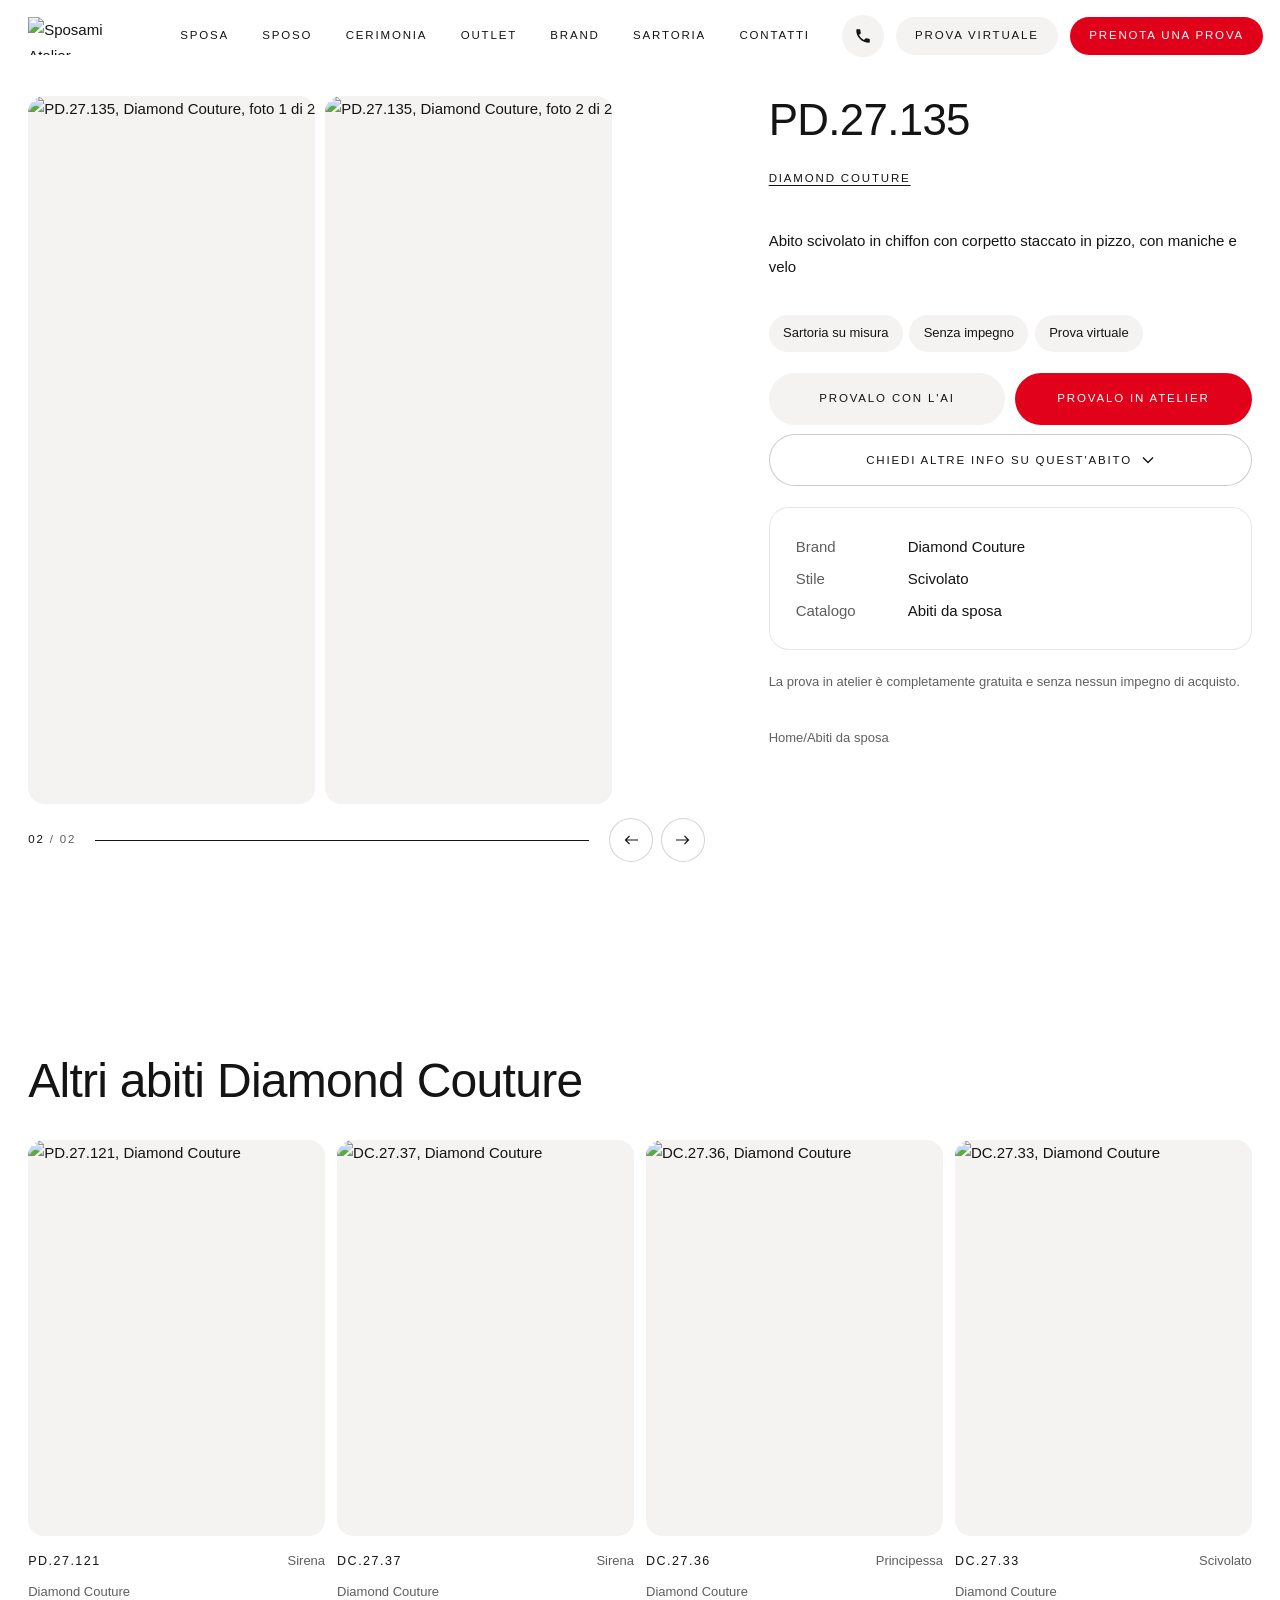
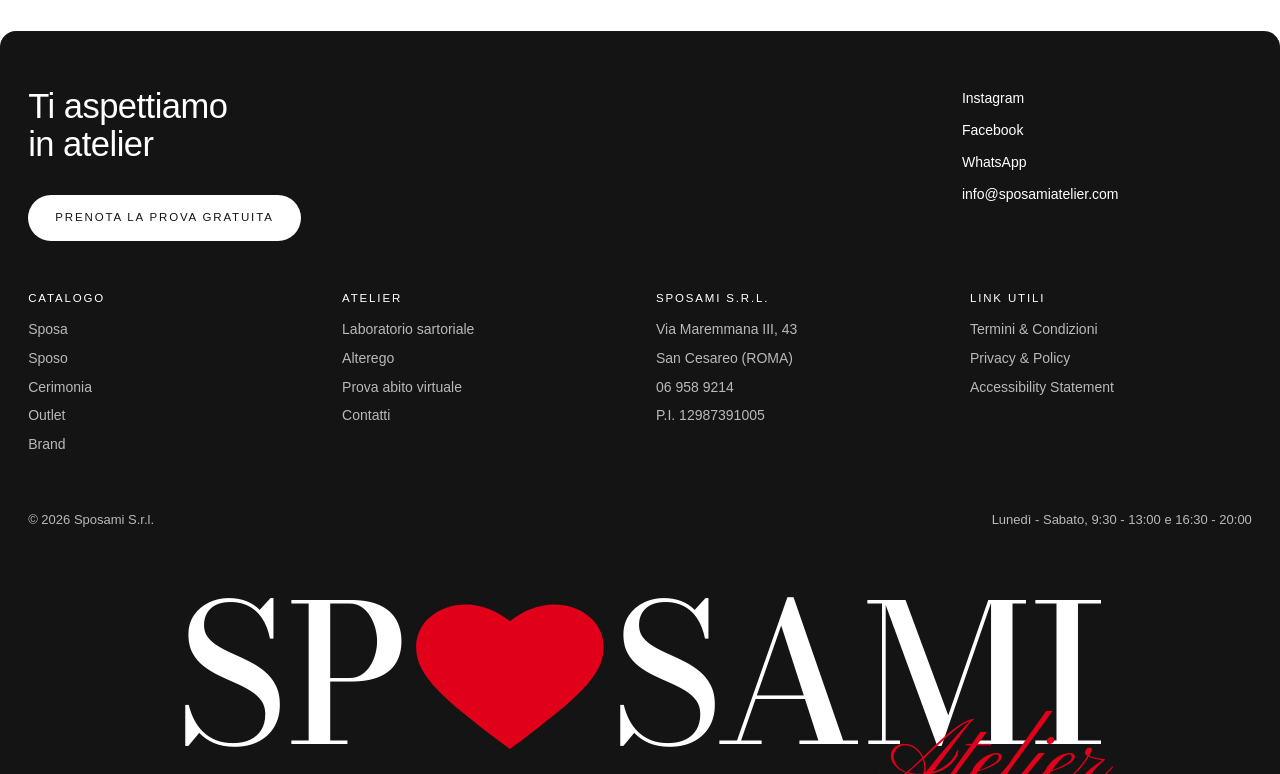
==== abito.html @ c8d5f7ab "Pagina Contatti rifatta: accessi rapidi, schede prenota/domanda, dove siamo Co-Authored-By: Claude O" ====
<!doctype html>
<html lang="it" class="no-js">
<head>
<meta charset="utf-8">
<meta name="viewport" content="width=device-width, initial-scale=1">
<title>Abito | Sposami Atelier</title>
<meta name="description" content="Scheda abito: dettagli, brand, stile e prova gratuita in atelier.">
<meta name="theme-color" content="#ffffff">
<script>document.documentElement.className='js';setTimeout(function(){if(!window.__siteReady)document.documentElement.classList.add('reduced')},3500);</script>
<link rel="icon" href="https://static.wixstatic.com/media/961404_025a4845ff3f4721a2caca2fb32ff699~mv2.png/v1/fill/w_64,h_64,al_c,q_85,enc_auto/icon.png">
<link rel="preconnect" href="https://api.fontshare.com">
<link rel="preconnect" href="https://cdn.fontshare.com" crossorigin>
<link rel="preconnect" href="https://static.wixstatic.com" crossorigin>
<link href="https://api.fontshare.com/v2/css?f[]=gambarino@400&display=swap" rel="stylesheet">
<link href="https://api.fontshare.com/v2/css?f[]=general-sans@300,400,500&display=swap" rel="stylesheet">
<link rel="preconnect" href="https://fonts.googleapis.com">
<link rel="preconnect" href="https://fonts.gstatic.com" crossorigin>
<link href="https://fonts.googleapis.com/css2?family=Bodoni+Moda:ital,opsz,wght@0,6..96,400..600;1,6..96,400&family=Pinyon+Script&display=swap" rel="stylesheet">
<link rel="stylesheet" href="css/style.css?v=2611261140">
</head>
<body data-page="dress">
<a class="skip" href="#main">Passa al contenuto</a>
<div class="curtain" aria-hidden="true"><span class="heart" aria-hidden="true"><svg viewBox="0 0 24 22" preserveAspectRatio="none"><path d="M12 21.5 10.3 20C4.4 14.7.5 11.2.5 6.9.5 3.4 3.2.8 6.6.8c1.9 0 3.8.9 5.4 2.4C13.6 1.7 15.5.8 17.4.8c3.4 0 6.1 2.6 6.1 6.1 0 4.3-3.9 7.8-9.8 13.1L12 21.5z"/></svg></span></div>
<header class="bar">
  <a class="bar__logo" href="index.html" aria-label="Sposami Atelier, home"><img src="https://static.wixstatic.com/media/961404_025a4845ff3f4721a2caca2fb32ff699~mv2.png/v1/crop/x_2,y_76,w_488,h_155/fill/w_252,h_80,q_90,enc_auto/sposami.png" alt="Sposami Atelier" width="120" height="38"></a>
  <nav class="bar__nav" aria-label="Principale"><a href="sposa.html">Sposa</a><a href="sposo.html">Sposo</a><a href="cerimonia.html">Cerimonia</a><a href="outlet.html">Outlet</a><a href="brand.html">Brand</a><a href="sartoria.html">Sartoria</a><a href="prenota.html">Contatti</a></nav>
  <div class="bar__right">
    <a class="bar__icon" href="tel:+39069589214" aria-label="Chiama 06 9589 214"><svg viewBox="0 0 24 24" aria-hidden="true"><path d="M6.6 10.8a15.1 15.1 0 0 0 6.6 6.6l2.2-2.2c.3-.3.7-.4 1-.2 1.1.4 2.3.6 3.6.6.6 0 1 .4 1 1V20c0 .6-.4 1-1 1A17 17 0 0 1 3 4c0-.6.4-1 1-1h3.5c.6 0 1 .4 1 1 0 1.3.2 2.5.6 3.6.1.3 0 .7-.2 1l-2.3 2.2z" fill="currentColor"/></svg></a>
    <a class="btn btn--soft btn--sm bar__try" href="prova-virtuale.html">Prova virtuale</a>
    <a class="btn btn--accent btn--sm" href="prenota.html">Prenota una prova</a>
    <button class="bar__menu" type="button" aria-expanded="false" aria-controls="sheet" aria-label="Apri il menu"><i></i><i></i><i></i></button>
  </div>
</header>
<div class="sheet" id="sheet" hidden>
  <nav class="sheet__links" aria-label="Menu"><a href="sposa.html">Sposa</a><a href="sposo.html">Sposo</a><a href="cerimonia.html">Cerimonia</a><a href="outlet.html">Outlet</a><a href="brand.html">Brand</a><a href="sartoria.html">Sartoria</a><a href="prenota.html">Contatti</a><a href="alterego.html">Alterego</a><a href="prova-virtuale.html">Prova virtuale</a></nav>
  <div class="sheet__foot">
    <a href="tel:+39069589214">06 9589 214</a>
    <a href="https://wa.me/393248790033">WhatsApp 324 879 0033</a>
    <span class="muted">Via Maremmana III, 43, San Cesareo</span>
    <a class="btn btn--accent" href="prenota.html">Prenota una prova gratuita</a>
  </div>
</div>
<main id="main">
<section class="pdp" aria-labelledby="name">
  <div class="pdp__gallery" id="gallery"></div>
  <div class="pdp__info">
    <h1 id="name"></h1>
    <p id="brand"></p>
    <p class="measure" id="desc"></p>
    <ul class="tags"><li>Sartoria su misura</li><li>Senza impegno</li><li>Prova virtuale</li></ul>
    <div class="pdp__cta">
      <div class="pdp__pair">
        <a class="btn btn--soft" id="try" href="prova-virtuale.html">Provalo con l'AI</a>
        <a class="btn btn--accent" id="book" href="prenota.html">Provalo in atelier</a>
      </div>
      <div class="ask">
        <button class="btn btn--line ask__btn" type="button" aria-expanded="false" aria-controls="ask-menu">Chiedi altre info su quest'abito<svg class="ask__chev" viewBox="0 0 12 8" aria-hidden="true"><path d="M1 1.5 6 6.5l5-5" fill="none" stroke="currentColor" stroke-width="1.4"/></svg></button>
        <div class="ask__menu" id="ask-menu" hidden>
          <a class="ask__opt" id="ask-wa" href="https://wa.me/393248790033" target="_blank" rel="noopener"><svg viewBox="0 0 24 24" aria-hidden="true"><path fill="currentColor" d="M12 2a10 10 0 0 0-8.6 15.1L2 22l5-1.3A10 10 0 1 0 12 2zm0 18.2c-1.6 0-3.1-.4-4.4-1.2l-.3-.2-3 .8.8-2.9-.2-.3A8.2 8.2 0 1 1 12 20.2zm4.5-6.1c-.2-.1-1.5-.7-1.7-.8-.2-.1-.4-.1-.6.1l-.8 1c-.1.2-.3.2-.5.1a6.7 6.7 0 0 1-3.3-2.9c-.3-.4.2-.4.7-1.4.1-.2 0-.3 0-.4l-.8-1.8c-.2-.5-.4-.4-.6-.4h-.5a1 1 0 0 0-.7.3 3 3 0 0 0-.9 2.2 5.2 5.2 0 0 0 1.1 2.7 11.8 11.8 0 0 0 4.5 4c1.7.7 2.3.8 3.2.6a2.7 2.7 0 0 0 1.8-1.3 2.2 2.2 0 0 0 .2-1.3c-.1-.1-.3-.2-.5-.3z"/></svg>WhatsApp</a>
          <a class="ask__opt" id="ask-mail" href="mailto:info@sposamiatelier.com"><svg viewBox="0 0 24 24" aria-hidden="true"><rect x="3" y="5" width="18" height="14" rx="2" fill="none" stroke="currentColor" stroke-width="1.5"/><path d="m3.5 6.5 8.5 6.5 8.5-6.5" fill="none" stroke="currentColor" stroke-width="1.5"/></svg>Email</a>
        </div>
      </div>
    </div>
    <dl class="pdp__facts" id="facts"></dl>
    <p class="small muted">La prova in atelier è completamente gratuita e senza nessun impegno di acquisto.</p>
    <p class="small muted" id="crumb"></p>
  </div>
</section>
<section class="section" aria-labelledby="related-title">
  <h2 class="frame head" id="related-title" style="font-size:clamp(2rem,1.4rem + 2vw,3rem)"></h2>
  <div class="grid" id="related"></div>
</section>
</main>
<footer class="foot">
  <div class="foot__top">
    <div class="foot__invite">
      <h2>Ti aspettiamo in atelier</h2>
      <a class="btn btn--light" href="prenota.html">Prenota la prova gratuita <svg class="arr" viewBox="0 0 14 10" aria-hidden="true"><path d="M0 5h12M8.5 1 12.5 5 8.5 9" fill="none" stroke="currentColor" stroke-width="1.4"/></svg></a>
    </div>
    <ul class="foot__links">
      <li><a href="https://www.instagram.com/sposamiatelier" target="_blank" rel="noopener">Instagram</a></li>
      <li><a href="https://www.facebook.com/p/Sposami-Atelier-100063684816594/?locale=it_IT" target="_blank" rel="noopener">Facebook</a></li>
      <li><a href="https://wa.me/393248790033">WhatsApp</a></li>
      <li><a href="mailto:info@sposamiatelier.com">info@sposamiatelier.com</a></li>
    </ul>
  </div>
  <div class="foot__info">
    <div><h3>Catalogo</h3><ul><li><a href="sposa.html">Sposa</a></li><li><a href="sposo.html">Sposo</a></li><li><a href="cerimonia.html">Cerimonia</a></li><li><a href="outlet.html">Outlet</a></li><li><a href="brand.html">Brand</a></li></ul></div>
    <div><h3>Atelier</h3><ul><li><a href="sartoria.html">Laboratorio sartoriale</a></li><li><a href="alterego.html">Alterego</a></li><li><a href="prova-virtuale.html">Prova abito virtuale</a></li><li><a href="prenota.html">Contatti</a></li></ul></div>
    <div><h3>Sposami S.r.l.</h3><ul><li>Via Maremmana III, 43</li><li>San Cesareo (ROMA)</li><li><a href="tel:+39069589214">06 958 9214</a></li><li>P.I. 12987391005</li></ul></div>
    <div><h3>Link utili</h3><ul><li><a href="https://www.sposamiatelier-roma.com/terms-and-conditions">Termini &amp; Condizioni</a></li><li><a href="https://www.sposamiatelier-roma.com/privacy-policy">Privacy &amp; Policy</a></li><li><a href="https://www.sposamiatelier-roma.com/accessibilita">Accessibility Statement</a></li></ul></div>
  </div>
  <div class="foot__legal"><span>© 2026 Sposami S.r.l.</span><span>Lunedì - Sabato, 9:30 - 13:00 e 16:30 - 20:00</span></div>
  <p class="foot__name" aria-hidden="true"><span class="lm"><span class="lm__word">SP<span class="heart" aria-hidden="true"><svg viewBox="0 0 24 22" preserveAspectRatio="none"><path d="M12 21.5 10.3 20C4.4 14.7.5 11.2.5 6.9.5 3.4 3.2.8 6.6.8c1.9 0 3.8.9 5.4 2.4C13.6 1.7 15.5.8 17.4.8c3.4 0 6.1 2.6 6.1 6.1 0 4.3-3.9 7.8-9.8 13.1L12 21.5z"/></svg></span>SAMI</span><span class="lm__script">Atelier</span></span></p>
</footer>
<a class="wa" href="https://wa.me/393248790033" aria-label="Scrivici su WhatsApp"><svg viewBox="0 0 32 32" width="22" height="22" aria-hidden="true"><path fill="currentColor" d="M16 3a13 13 0 0 0-11.2 19.6L3 29l6.6-1.7A13 13 0 1 0 16 3zm0 23.6c-2 0-3.9-.5-5.6-1.5l-.4-.2-3.9 1 1-3.8-.3-.4A10.6 10.6 0 1 1 16 26.6zm5.8-7.9c-.3-.2-1.9-.9-2.2-1s-.5-.2-.7.2-.8 1-1 1.2-.4.2-.7 0a8.7 8.7 0 0 1-4.3-3.8c-.3-.6.3-.5.9-1.7.1-.2 0-.4 0-.5l-1-2.4c-.3-.6-.5-.5-.7-.5h-.6a1.2 1.2 0 0 0-.9.4 3.6 3.6 0 0 0-1.1 2.7 6.3 6.3 0 0 0 1.3 3.3c.2.2 2.3 3.5 5.5 4.9 2 .9 2.8.9 3.8.8.6-.1 1.9-.8 2.2-1.5s.3-1.4.2-1.5-.3-.2-.6-.4z"/></svg></a>
<script src="https://cdn.jsdelivr.net/npm/gsap@3.13.0/dist/gsap.min.js" defer></script>
<script src="https://cdn.jsdelivr.net/npm/gsap@3.13.0/dist/ScrollTrigger.min.js" defer></script>
<script src="https://cdn.jsdelivr.net/npm/lenis@1.1.18/dist/lenis.min.js" defer></script>
<script src="js/catalog.js?v=2611261140" defer></script>
<script type="module" src="js/main.js?v=2611261140"></script>
</body>
</html>
---- css/style.css ----
/* =========================================================
   Sposami Atelier
   Direzione: il nome come monumento. Il cuore del logo è l'unico colore.
   Bianco, nero, rosso del logo. Gambarino + General Sans.
   ========================================================= */

:root {
  --bg: #FFFFFF;
  --surface: #F4F3F1;
  --surface-2: #EAE8E4;
  --ink: #141414;
  --muted: #5E5E5E;
  --inverse: #141414;
  --on-inverse: #FFFFFF;
  --on-inverse-muted: #B9B9B9;
  --accent: #E1001A;

  --f-display: "Bodoni Moda", "Didot", Georgia, serif;
  --f-text: "General Sans", "Helvetica Neue", Arial, sans-serif;

  --step-small: 15px;
  --step-body: clamp(1.0625rem, 1rem + 0.25vw, 1.1875rem);
  --step-lead: clamp(1.25rem, 1.1rem + 0.7vw, 1.625rem);
  --step-head: clamp(2.125rem, 1.4rem + 2.2vw, 3.5rem);
  --step-mono: clamp(3.75rem, 11vw, 12.5rem);

  --m: clamp(20px, 2.2vw, 32px);
  --gap: clamp(120px, 13vw, 200px);
  --bar: 72px;
  --r: 22px;
  --r-s: 14px;

  --ease: cubic-bezier(.22, 1, .36, 1);
  --ease-io: cubic-bezier(.76, 0, .24, 1);
}

*, *::before, *::after { box-sizing: border-box; }
html { -webkit-text-size-adjust: 100%; }
html.lenis, html.lenis body { height: auto; }
.lenis.lenis-smooth { scroll-behavior: auto !important; }
.lenis.lenis-stopped { overflow: hidden; }
body {
  margin: 0; background: var(--bg); color: var(--ink);
  font-family: var(--f-text); font-size: var(--step-body); line-height: 1.5;
  -webkit-font-smoothing: antialiased; overflow-x: clip;
}
img, video { display: block; max-width: 100%; height: auto; }
a { color: inherit; text-decoration: none; }
h1, h2, h3, h4 { margin: 0; font-weight: 400; }
p { margin: 0 0 1em; }
p:last-child { margin-bottom: 0; }
ul, ol, dl, dd { margin: 0; padding: 0; list-style: none; }
figure, blockquote { margin: 0; }
button, input, select, textarea { font: inherit; color: inherit; }
::selection { background: var(--ink); color: var(--bg); }
:focus-visible { outline: 2px solid var(--accent); outline-offset: 3px; border-radius: 4px; }
.sr { position: absolute; width: 1px; height: 1px; overflow: hidden; clip: rect(0 0 0 0); white-space: nowrap; }
.skip { position: fixed; left: var(--m); top: -5rem; z-index: 300; background: var(--ink); color: var(--bg); padding: .7rem 1.1rem; border-radius: 999px; }
.skip:focus { top: .75rem; }

/* ---------- Tipografia ---------- */
.display { font-family: var(--f-display); font-weight: 400; letter-spacing: -0.02em; line-height: .92; }
.head { font-family: var(--f-display); font-size: var(--step-head); letter-spacing: -0.02em; line-height: .95; text-wrap: balance; }
.lead { font-size: var(--step-lead); line-height: 1.35; letter-spacing: -0.01em; max-width: 34ch; }
.small { font-size: var(--step-small); }
.muted { color: var(--muted); }
.measure { max-width: 60ch; }

/* ---------- Cuore (dal logo) ---------- */
.heart { display: inline-block; width: .62em; height: .56em; vertical-align: baseline; color: var(--accent); margin: 0 .04em; }
.hero__name .heart, .foot__name .heart { width: .5em; height: .45em; vertical-align: .06em; margin: 0 .06em; }
.heart svg { width: 100%; height: 100%; display: block; fill: currentColor; }

/* ---------- Pulsanti ---------- */
.btn {
  display: inline-flex; align-items: center; justify-content: center; gap: .65rem;
  min-height: 52px; padding: 0 1.6rem; border-radius: 999px; border: 0;
  background: var(--ink); color: var(--bg); font-size: var(--step-small); font-weight: 500; letter-spacing: .005em;
  cursor: pointer; white-space: nowrap;
  transition: transform .5s var(--ease), background-color .3s;
}
.btn:hover { transform: translateY(-2px); }
.btn:active { transform: translateY(0) scale(.98); }
.btn--accent { background: var(--accent); color: #fff; }
.btn--accent:hover { background: #C40017; }
.btn--soft { background: var(--surface); color: var(--ink); }
.btn--soft:hover { background: var(--surface-2); }
.btn--light { background: var(--on-inverse); color: var(--inverse); }
.btn .arr { width: 14px; height: 10px; transition: transform .5s var(--ease); }
.btn:hover .arr { transform: translateX(4px); }
.btn--sm { min-height: 42px; padding: 0 1.2rem; }

.link { display: inline-flex; align-items: center; gap: .5rem; font-weight: 500; padding: .25rem 0; text-decoration: underline; text-decoration-thickness: 1px; text-underline-offset: .3em; text-decoration-color: currentColor; transition: text-decoration-color .4s, text-underline-offset .4s var(--ease); }
.link:hover { text-decoration-color: transparent; text-underline-offset: .5em; }
.link .arr { width: 14px; height: 10px; transition: transform .5s var(--ease); }
.link:hover .arr { transform: translateX(4px); }

/* ---------- Barra di navigazione (sempre visibile) ---------- */
.bar {
  position: fixed; inset: 0 0 auto; z-index: 100; height: var(--bar);
  display: flex; align-items: center; justify-content: space-between; gap: 2rem;
  padding: 0 var(--m); background: var(--bg);
  transition: transform .6s var(--ease);
}
.bar__logo img { height: 38px; width: auto; }
.bar__nav { display: flex; gap: clamp(1.2rem, 2.4vw, 2.4rem); font-size: 15px; }
.bar__nav a { position: relative; padding: .4rem 0; }
.bar__nav a::after { content: ""; position: absolute; left: 0; right: 0; bottom: 0; height: 1.5px; background: var(--accent); transform: scaleX(0); transform-origin: right; transition: transform .5s var(--ease); }
.bar__nav a:hover::after, .bar__nav a[aria-current="page"]::after { transform: scaleX(1); transform-origin: left; }
.bar__right { display: flex; align-items: center; gap: .75rem; }
.bar__menu { display: none; min-height: 44px; padding: 0 1.1rem; border-radius: 999px; border: 0; background: var(--surface); font-size: 15px; font-weight: 500; cursor: pointer; }
@media (max-width: 1020px) {
  .bar__nav { display: none; }
  .bar__menu { display: inline-flex; align-items: center; }
}
@media (max-width: 520px) { .bar__right .btn { display: none; } }

.sheet[hidden] { display: none; }
.sheet {
  position: fixed; inset: 0; z-index: 99; background: var(--bg);
  padding: calc(var(--bar) + 2rem) var(--m) 2rem; display: flex; flex-direction: column; justify-content: space-between;
  visibility: hidden; opacity: 0;
}
.sheet__links a { display: block; font-family: var(--f-display); font-size: clamp(2.6rem, 11vw, 4.5rem); line-height: 1.08; letter-spacing: -0.02em; }
.sheet__foot { display: grid; gap: .3rem; font-size: 15px; }
.sheet__foot .btn { margin-top: 1rem; width: 100%; }

/* Transizione di pagina */
.curtain { position: fixed; inset: 0; z-index: 500; background: var(--bg); display: grid; place-items: center; pointer-events: none; animation: curtainSafety 0s 4s forwards; }
.curtain .heart { font-size: 72px; }
@keyframes curtainSafety { to { visibility: hidden; } }
.reduced .curtain { display: none; }

main { display: block; }
.frame { padding-left: var(--m); padding-right: var(--m); }
.section { padding-top: var(--gap); }

/* =========================================================
   HOME — il nome sotto la foto
   ========================================================= */
.hero { height: 100lvh; min-height: 640px; display: flex; flex-direction: column; padding: var(--bar) var(--m) 0; }
.hero__photo { position: relative; flex: 0 0 56%; border-radius: var(--r); overflow: hidden; background: var(--surface); }
.hero__photo img { position: absolute; inset: 0; width: 100%; height: 100%; object-fit: cover; object-position: 42% 38%; transform-origin: 50% 40%; }
.hero__strip { display: flex; justify-content: space-between; align-items: center; gap: 1.5rem; padding: 18px 0 24px; }
.hero__strip p { max-width: 46ch; font-size: var(--step-lead); line-height: 1.3; }
.hero__name {
  margin: auto 0 0; padding-bottom: .32em;
  font-size: var(--step-mono); line-height: 1;
  white-space: nowrap; text-align: center; transform-origin: 50% 0%;
}
@media (max-width: 760px) {
  .hero { min-height: 0; }
  .hero__photo { flex-basis: 52%; }
  .hero__strip { flex-direction: column; align-items: flex-start; gap: 1rem; }
  .hero__strip p { font-size: 18px; }
  .hero__name { font-size: 17vw; margin-top: 24px; }
}

/* Collezione: fascia di pannelli diseguali */
.band__head { padding-left: var(--m); margin-bottom: 40px; display: flex; justify-content: space-between; align-items: end; gap: 2rem; padding-right: var(--m); }
.band { display: flex; gap: 8px; height: 68svh; min-height: 440px; padding: 0 var(--m); }
.band a { position: relative; flex: 2 1 0; min-width: 0; border-radius: var(--r); overflow: hidden; transition: flex-grow .6s var(--ease); }
.band a:nth-child(1) { flex-grow: 5; }
.band a:nth-child(3) { flex-grow: 3; }
.band a:hover, .band a:focus-visible { flex-grow: 6; }
.band img { position: absolute; inset: 0; width: 100%; height: 100%; object-fit: cover; transition: transform 1.2s var(--ease); }
.band a:hover img { transform: scale(1.04); }
.band__label { position: absolute; left: 0; right: 0; bottom: 0; padding: 3rem 1.2rem 1.1rem; color: #fff; background: linear-gradient(to top, rgba(0,0,0,.45), rgba(0,0,0,0)); } /* taste-skill-ignore: scrim neutro sotto testo su foto */
.band__label b { display: block; font-family: var(--f-display); font-weight: 400; font-size: var(--step-lead); line-height: 1; letter-spacing: -0.01em; }
.band__label span { font-size: var(--step-small); opacity: .9; }
.band__foot { display: flex; justify-content: space-between; gap: 1rem; flex-wrap: wrap; padding: 20px var(--m) 0; }
@media (max-width: 760px) {
  .band__head { padding-left: var(--m); }
  .band { flex-wrap: wrap; height: 84svh; gap: 6px; align-content: stretch; }
  .band a { flex: 0 0 calc(36% - 3px); height: calc(50% - 3px); }
  .band a:nth-child(1), .band a:nth-child(4) { flex-basis: calc(64% - 3px); flex-grow: 0; }
  .band a:nth-child(3) { flex-grow: 0; }
  .band a:hover, .band a:focus-visible { flex-grow: 0; }
  .band__label b { font-size: 22px; }
}

/* Footer: invito sopra il nome tagliato */
.foot { background: var(--inverse); color: var(--on-inverse); margin-top: var(--m); border-radius: var(--r) var(--r) 0 0; display: flex; flex-direction: column; overflow: hidden; padding: calc(var(--m) * 2) var(--m) 0; }
.foot__top { display: grid; grid-template-columns: 7fr 2fr 3fr; gap: 2rem; }
.foot__invite h2 { font-family: var(--f-display); font-size: var(--step-head); line-height: .95; letter-spacing: -0.02em; max-width: 12ch; margin-bottom: 2rem; }
.foot__links { grid-column: 3; display: grid; gap: .5rem; align-content: start; font-size: 16px; }
.foot__links a:hover { color: var(--on-inverse-muted); }
.foot__info { margin-top: 3rem; display: grid; grid-template-columns: repeat(4, minmax(0, 1fr)); gap: 2rem; font-size: 16px; color: var(--on-inverse-muted); }
.foot__info h3 { font-size: 15px; font-weight: 500; color: var(--on-inverse); margin-bottom: .6rem; }
.foot__info li { margin-bottom: .3rem; }
.foot__info a:hover { color: var(--on-inverse); }
.foot__legal { margin-top: auto; padding-top: 3rem; display: flex; justify-content: space-between; gap: 1rem; flex-wrap: wrap; font-size: var(--step-small); color: var(--on-inverse-muted); }
.foot__name { font-size: 15vw; line-height: 1; white-space: nowrap; text-align: center; margin: 3rem 0 -0.12em; transform-origin: 50% 100%; }
@media (max-width: 860px) {
  .foot__top { grid-template-columns: 1fr; }
  .foot__links { grid-column: 1; display: flex; flex-wrap: wrap; gap: .6rem 1.4rem; }
  .foot__info { grid-template-columns: 1fr 1fr; }
  .foot__name { font-size: 19vw; }
}

/* =========================================================
   PAGINE INTERNE
   ========================================================= */
.phead { padding: calc(var(--bar) + clamp(2.5rem, 6vw, 5.5rem)) var(--m) 0; }
.phead__grid { display: grid; grid-template-columns: 7fr 5fr; gap: 2rem 4rem; align-items: end; }
.phead h1 { font-family: var(--f-display); font-size: clamp(2.5rem, 1.5rem + 3.2vw, 4.75rem); line-height: .9; letter-spacing: -0.025em; max-width: 13ch; text-wrap: balance; }
.phead__side { display: grid; gap: 1.4rem; justify-items: start; }
.phead__cta { display: flex; flex-wrap: wrap; gap: .6rem; }
.phead__crumb { font-size: var(--step-small); color: var(--muted); margin-bottom: 1.6rem; display: flex; gap: .5rem; }
.phead__crumb a:hover { color: var(--ink); }
.phead__pic { margin: clamp(3rem, 6vw, 5rem) var(--m) 0; height: clamp(320px, 64svh, 760px); border-radius: var(--r); overflow: hidden; position: relative; background: var(--surface); }
.phead__pic img { position: absolute; inset: -8% 0; width: 100%; height: 116%; object-fit: cover; }
@media (max-width: 860px) { .phead__grid { grid-template-columns: 1fr; } }

/* Catalogo */
.filters { position: sticky; top: var(--bar); z-index: 20; background: var(--bg); display: flex; justify-content: space-between; align-items: center; gap: 1rem; padding: 12px var(--m); flex-wrap: wrap; }
.chips { display: flex; gap: .4rem; flex-wrap: wrap; align-items: center; }
.chip { min-height: 40px; padding: 0 1rem; border-radius: 999px; border: 0; background: var(--surface); font-size: var(--step-small); cursor: pointer; transition: background-color .3s, color .3s, transform .4s var(--ease); }
.chip:hover { background: var(--surface-2); }
.chip:active { transform: scale(.96); }
.chip[aria-pressed="true"] { background: var(--ink); color: var(--bg); }
.chip .n { opacity: .6; margin-left: .25rem; font-variant-numeric: tabular-nums; }
.select { position: relative; display: inline-flex; }
.select select { appearance: none; min-height: 40px; padding: 0 2.4rem 0 1rem; border-radius: 999px; border: 0; background: var(--surface); font-size: var(--step-small); cursor: pointer; }
.select::after { content: ""; position: absolute; right: 1rem; top: 50%; width: 6px; height: 6px; border-right: 1.5px solid; border-bottom: 1.5px solid; transform: translateY(-70%) rotate(45deg); pointer-events: none; }
.filters__count { font-size: var(--step-small); color: var(--muted); font-variant-numeric: tabular-nums; }
@media (max-width: 760px) {
  .filters { flex-wrap: nowrap; overflow-x: auto; scrollbar-width: none; }
  .filters::-webkit-scrollbar { display: none; }
  .filters .chips { flex-wrap: nowrap; }
  .chip, .select select { white-space: nowrap; }
}
.grid { display: grid; grid-template-columns: repeat(4, minmax(0, 1fr)); gap: 3rem 12px; padding: 2rem var(--m) 0; }
@media (max-width: 1100px) { .grid { grid-template-columns: repeat(3, minmax(0, 1fr)); } }
@media (max-width: 700px) { .grid { grid-template-columns: repeat(2, minmax(0, 1fr)); gap: 2rem 8px; } }
.card { display: block; }
.card__pic { position: relative; aspect-ratio: 3 / 4; border-radius: var(--r); overflow: hidden; background: var(--surface); }
.card__pic img { position: absolute; inset: 0; width: 100%; height: 100%; object-fit: cover; transition: opacity .7s var(--ease), transform 1.4s var(--ease); }
.card__pic img + img { opacity: 0; }
.card:hover .card__pic img:first-child { transform: scale(1.05); }
.card:hover .card__pic img + img { opacity: 1; transform: scale(1.02); }
.card__meta { display: flex; justify-content: space-between; gap: .75rem; margin-top: .9rem; align-items: baseline; }
.card__name { font-family: var(--f-display); font-size: 24px; line-height: 1.05; letter-spacing: -0.01em; }
.card__sub { font-size: var(--step-small); color: var(--muted); margin-top: .2rem; }
.card__style { font-size: var(--step-small); color: var(--muted); white-space: nowrap; }
.more { display: flex; flex-direction: column; align-items: center; gap: 1rem; padding-top: 4rem; }
.more p { font-size: var(--step-small); color: var(--muted); }
.empty { padding: 4rem var(--m); text-align: center; font-family: var(--f-display); font-size: 32px; }

/* Due colonne testo + immagine */
.split { display: grid; grid-template-columns: 1fr 1fr; gap: clamp(2rem, 5vw, 6rem); align-items: center; padding: 0 var(--m); }
.split--top { align-items: start; }
.split__pic { aspect-ratio: 4 / 5; border-radius: var(--r); overflow: hidden; position: relative; background: var(--surface); }
.split__pic img { position: absolute; inset: -8% 0; width: 100%; height: 116%; object-fit: cover; }
.split__copy { display: grid; gap: 1.4rem; justify-items: start; max-width: 36rem; }
.split--rev .split__pic { order: 2; }
@media (max-width: 860px) { .split { grid-template-columns: 1fr; } .split--rev .split__pic { order: 0; } }

/* Righe di testo (servizi, motivi) */
.points { display: grid; grid-template-columns: repeat(2, minmax(0, 1fr)); gap: 12px; padding: 0 var(--m); }
.points > div { background: var(--surface); border-radius: var(--r); padding: clamp(1.5rem, 3vw, 2.5rem); min-height: 15rem; display: flex; flex-direction: column; justify-content: space-between; gap: 2rem; transition: background-color .4s, transform .6s var(--ease); }
.points > div:hover { background: var(--surface-2); transform: translateY(-4px); }
.points h3 { font-family: var(--f-display); font-size: clamp(1.5rem, 1.2rem + .8vw, 2rem); line-height: 1; letter-spacing: -0.01em; }
.points p { font-size: 16px; }
.points .sub { color: var(--muted); }
.points--three { grid-template-columns: repeat(3, minmax(0, 1fr)); }
.points--dark > div { background: var(--inverse); color: var(--on-inverse); }
.points--dark > div:hover { background: #262626; }
@media (max-width: 860px) { .points, .points--three { grid-template-columns: 1fr; } }

.statement { padding: 0 var(--m); display: grid; grid-template-columns: 5fr 7fr; gap: 2rem 4rem; align-items: start; }
.statement p.big { font-family: var(--f-display); font-size: clamp(1.5rem, 1.1rem + 1.2vw, 2rem); line-height: 1.15; letter-spacing: -0.01em; max-width: 24ch; }
@media (max-width: 860px) { .statement { grid-template-columns: 1fr; } }

/* Scheda abito */
.pdp { padding: calc(var(--bar) + 1.5rem) var(--m) 0; display: grid; grid-template-columns: 7fr 5fr; gap: clamp(2rem, 5vw, 5rem); align-items: start; }
.pdp__info { position: sticky; top: calc(var(--bar) + 1.5rem); display: grid; gap: 1.3rem; justify-items: start; padding-bottom: 2rem; }
.pdp__info h1 { font-family: var(--f-display); font-size: clamp(2.5rem, 1.6rem + 2.6vw, 4rem); line-height: .92; letter-spacing: -0.02em; }
.pdp__facts { display: grid; grid-template-columns: 6rem 1fr; gap: .4rem 1rem; font-size: 15px; background: var(--surface); border-radius: var(--r-s); padding: 1.1rem 1.3rem; width: 100%; }
.pdp__facts dt { color: var(--muted); }
.pdp__cta { display: grid; gap: .5rem; width: 100%; max-width: 26rem; }
.tags { display: flex; flex-wrap: wrap; gap: .4rem; }
.tags li { font-size: var(--step-small); padding: .45rem .9rem; border-radius: 999px; background: var(--surface); }
@media (max-width: 900px) { .pdp { grid-template-columns: 1fr; } .pdp__info { position: static; } }

/* Indice brand */
.brandrows { padding: 0 var(--m); display: grid; gap: 6px; }
.brandrows a { display: flex; justify-content: space-between; align-items: flex-end; gap: 1rem; padding: 1.2rem 1.4rem; border-radius: var(--r); background: var(--surface); transition: background-color .3s, padding .6s var(--ease); }
.brandrows a:hover { background: var(--surface-2); padding-left: 2.2rem; }
.brandrows .nm { font-family: var(--f-display); font-size: clamp(1.625rem, 1.2rem + 1.2vw, 2.5rem); line-height: 1; letter-spacing: -0.02em; }
.brandrows .ct { font-size: var(--step-small); color: var(--muted); font-variant-numeric: tabular-nums; padding-bottom: .4rem; }
.brandcols { display: grid; grid-template-columns: 2fr 1fr; gap: 2rem; padding: 0 var(--m); }
.brandcols h2 { font-size: var(--step-small); font-weight: 500; margin: 0 0 1rem 1.4rem; color: var(--muted); }
.brandcols .brandrows { padding: 0; }
.brandcols__pair { display: grid; grid-template-columns: 1fr 1fr; gap: 6px; }
@media (max-width: 860px) { .brandcols, .brandcols__pair { grid-template-columns: 1fr; } }
.peek { position: fixed; left: 0; top: 0; z-index: 60; width: 17rem; aspect-ratio: 3 / 4; border-radius: var(--r); overflow: hidden; pointer-events: none; opacity: 0; visibility: hidden; }
.peek img { position: absolute; inset: 0; width: 100%; height: 100%; object-fit: cover; }
@media (hover: none), (max-width: 860px) { .peek { display: none; } }

/* Moduli */
.form { display: grid; gap: 1rem; }
.field { display: grid; gap: .4rem; border: 0; margin: 0; padding: 0; min-width: 0; }
.field label, .field legend { font-size: var(--step-small); color: var(--muted); padding: 0; }
.req { color: var(--accent); }
.form input:not([type="radio"]):not([type="checkbox"]):not([type="file"]), .form textarea {
  width: 100%; min-height: 54px; padding: .9rem 1.1rem; border: 1.5px solid transparent; border-radius: var(--r-s);
  background: var(--surface); font-size: 16px; transition: border-color .3s, background-color .3s;
}
.form textarea { min-height: 130px; resize: vertical; }
.form input:focus, .form textarea:focus { outline: none; border-color: var(--ink); background: var(--bg); }
.form [aria-invalid="true"] { border-color: var(--accent) !important; }
.form__err { color: var(--accent); font-size: var(--step-small); margin: .1rem 0 0; }
.row2 { display: grid; grid-template-columns: 1fr 1fr; gap: 1rem; }
@media (max-width: 600px) { .row2 { grid-template-columns: 1fr; } }
.seg { display: flex; gap: .4rem; flex-wrap: wrap; }
.seg label { position: relative; cursor: pointer; }
.seg input { position: absolute; inset: 0; opacity: 0; margin: 0; cursor: pointer; }
.seg span { display: inline-flex; align-items: center; min-height: 46px; padding: 0 1.25rem; border-radius: 999px; background: var(--surface); font-size: 15px; transition: background-color .3s, color .3s; }
.seg input:checked + span { background: var(--ink); color: var(--bg); }
.seg input:focus-visible + span { outline: 2px solid var(--accent); outline-offset: 2px; }
.check { display: flex; gap: .7rem; align-items: flex-start; font-size: 15px; cursor: pointer; }
.check input { width: 20px; height: 20px; margin-top: .1rem; accent-color: var(--ink); flex: none; }
.hours { font-size: 15px; color: var(--muted); }
.notice { display: inline-flex; align-items: center; gap: .6rem; padding: .6rem 1rem; border-radius: 999px; background: var(--surface); font-size: 15px; }
.notice .heart { font-size: 18px; }
.form__ok { display: none; padding: 1.1rem 1.3rem; border-radius: var(--r-s); background: var(--surface); font-size: 15px; }
.form__ok.is-on { display: block; }
.twocol { display: grid; grid-template-columns: 1fr 1fr; gap: clamp(2rem, 5vw, 6rem); padding: 0 var(--m); align-items: start; }
.twocol h2 { font-family: var(--f-display); font-size: clamp(1.75rem, 1.4rem + 1.2vw, 2.5rem); line-height: 1; letter-spacing: -0.02em; margin-bottom: 1.6rem; }
@media (max-width: 860px) { .twocol { grid-template-columns: 1fr; } }
.map { aspect-ratio: 16 / 10; border-radius: var(--r); overflow: hidden; position: relative; background: var(--surface); }
.map iframe { position: absolute; inset: 0; width: 100%; height: 100%; border: 0; filter: grayscale(1); }

/* Prova virtuale */
.steps { display: grid; grid-template-columns: repeat(3, minmax(0, 1fr)); gap: 12px; padding: 0 var(--m); align-items: start; }
.steps > li { background: var(--surface); border-radius: var(--r); padding: clamp(1.25rem, 2.4vw, 2rem); display: grid; gap: 1.1rem; }
.steps h2 { font-family: var(--f-display); font-size: 30px; line-height: 1; letter-spacing: -0.01em; }
@media (max-width: 960px) { .steps { grid-template-columns: 1fr; } }
.drop { position: relative; aspect-ratio: 3 / 4; border-radius: var(--r-s); background: var(--bg); display: grid; place-items: center; text-align: center; padding: 1.5rem; cursor: pointer; overflow: hidden; border: 1.5px dashed #C9C6C0; transition: border-color .3s; }
.drop:hover, .drop.is-over { border-color: var(--ink); }
.drop input { position: absolute; inset: 0; opacity: 0; cursor: pointer; }
.drop img { position: absolute; inset: 0; width: 100%; height: 100%; object-fit: cover; }
.drop b { display: block; font-weight: 500; }
.checks li { position: relative; padding: .25rem 0 .25rem 1.4rem; font-size: 15px; }
.checks li::before { content: ""; position: absolute; left: .15rem; top: .7em; width: .5rem; height: .28rem; border-left: 1.5px solid var(--accent); border-bottom: 1.5px solid var(--accent); transform: rotate(-45deg); }
.pick { display: grid; grid-template-columns: repeat(3, 1fr); gap: 6px; max-height: 28rem; overflow-y: auto; }
.pick button { padding: 0; border: 0; border-radius: 12px; overflow: hidden; aspect-ratio: 3 / 4; position: relative; background: var(--bg); cursor: pointer; }
.pick img { width: 100%; height: 100%; object-fit: cover; opacity: .75; transition: opacity .3s, transform .6s var(--ease); }
.pick button:hover img, .pick button[aria-checked="true"] img { opacity: 1; transform: scale(1.04); }
.pick button[aria-checked="true"] { outline: 3px solid var(--accent); outline-offset: -3px; }

/* WhatsApp */
.wa { position: fixed; right: var(--m); bottom: var(--m); z-index: 90; width: 54px; height: 54px; border-radius: 50%; display: grid; place-items: center; background: var(--ink); color: #fff; opacity: 0; visibility: hidden; transform: scale(.9); transition: transform .6s var(--ease), opacity .4s, visibility .4s, background-color .3s; }
.wa.is-on { opacity: 1; visibility: visible; transform: none; }
.wa:hover { background: var(--accent); }

/* Stato iniziale delle entrate (solo con JS e movimento attivo) */
@media (prefers-reduced-motion: no-preference) {
  .js:not(.reduced) [data-in] { opacity: 0; transform: translateY(24px); }
}

@media (prefers-reduced-motion: reduce) {
  *, *::before, *::after { transition-duration: .01ms !important; animation-duration: .01ms !important; }
}

/* In home il nome è il logo: barra senza doppioni finché l'hero è sullo schermo */
.home-top .bar__logo, .home-top .bar__right .btn { opacity: 0; visibility: hidden; }
.bar__logo, .bar__right .btn { transition: opacity .5s var(--ease), visibility .5s; }

/* =========================================================
   v3 — marchio, barra, sezioni home
   ========================================================= */
/* Il marchio, fedele al logo: SP♥SAMI in Didone, il cuore rosso, Atelier in corsivo */
.lm { display: inline-block; position: relative; font-family: "Bodoni Moda", "Didot", serif; font-weight: 500; font-optical-sizing: none; font-variation-settings: "opsz" 12; letter-spacing: -0.005em; line-height: 1; }
.lm__word { display: inline-flex; align-items: baseline; }
.lm .heart { width: 1.02em; height: .8em; margin: 0 .01em; align-self: flex-end; margin-bottom: .1em; }
.lm__script { position: absolute; right: -.02em; bottom: -.4em; font-family: "Pinyon Script", cursive; font-weight: 400; color: var(--accent); font-size: .5em; letter-spacing: 0; }
.foot__name .lm { color: var(--on-inverse); }

.bar__icon { width: 42px; height: 42px; border-radius: 50%; background: var(--surface); display: grid; place-items: center; transition: background-color .3s, transform .4s var(--ease); }
.bar__icon:hover { background: var(--surface-2); transform: translateY(-2px); }
.bar__icon svg { width: 18px; height: 18px; }
@media (max-width: 1180px) { .bar__nav { display: none; } .bar__menu { display: inline-flex; align-items: center; } }
@media (max-width: 760px) { .bar__try { display: none; } }

.hero__cta { display: flex; gap: .5rem; flex-wrap: wrap; }
.hero__strip p { font-size: var(--step-body); }

/* Intro */
.intro { display: grid; grid-template-columns: 5fr 1fr 6fr; align-items: center; }
.intro__pic { grid-column: 1; aspect-ratio: 4 / 5; border-radius: var(--r); overflow: hidden; position: relative; background: var(--surface); }
.intro__pic img { position: absolute; inset: -8% 0; width: 100%; height: 116%; object-fit: cover; object-position: 50% 20%; }
.intro__copy { grid-column: 3; display: grid; gap: 1.3rem; justify-items: start; max-width: 36rem; }
.pillars { display: grid; grid-template-columns: 1fr 1fr; gap: 6px; width: 100%; margin-top: 1rem; }
.pillars li { background: var(--surface); border-radius: var(--r-s); padding: 1rem 1.1rem; display: grid; gap: .15rem; }
.pillars b { font-weight: 500; }
.pillars span { color: var(--muted); font-size: var(--step-small); }
@media (max-width: 860px) { .intro { grid-template-columns: 1fr; gap: 2rem; } .intro__copy { grid-column: 1; } }

/* Trova il tuo abito */
.quiz { display: grid; grid-template-columns: 7fr 5fr; gap: 12px; }
.quiz__main { background: var(--surface); border-radius: var(--r); padding: clamp(1.5rem, 3.4vw, 3rem); display: flex; flex-direction: column; min-height: 34rem; }
.quiz__bar { height: 4px; border-radius: 4px; background: var(--surface-2); overflow: hidden; margin-bottom: 2rem; }
.quiz__bar i { display: block; height: 100%; width: 0; background: var(--accent); border-radius: 4px; transition: width .6s var(--ease); }
.quiz__q { font-family: var(--f-display); font-size: clamp(1.5rem, 1.2rem + 1vw, 2.125rem); line-height: 1.05; margin-bottom: 1.4rem; }
.quiz__opts { display: flex; flex-wrap: wrap; gap: .5rem; }
.quiz__opt { min-height: 52px; padding: 0 1.3rem; border-radius: 999px; border: 0; background: var(--bg); font-size: 16px; cursor: pointer; display: inline-flex; align-items: center; gap: .6rem; transition: background-color .3s, color .3s, transform .4s var(--ease); }
.quiz__opt:hover { transform: translateY(-2px); }
.quiz__opt[aria-pressed="true"] { background: var(--ink); color: var(--bg); }
.quiz__opt svg { width: 22px; height: 28px; fill: currentColor; }
.quiz__opts--sil .quiz__opt { flex-direction: column; justify-content: center; min-height: 0; padding: 1.1rem 1.2rem .9rem; border-radius: var(--r-s); min-width: 7.5rem; }
.quiz__opts--sil .quiz__opt svg { width: 40px; height: 52px; }
.quiz__nav { margin-top: auto; padding-top: 2rem; }
.quiz__side { background: var(--inverse); color: var(--on-inverse); border-radius: var(--r); overflow: hidden; position: relative; min-height: 26rem; }
.quiz__pic { position: absolute; inset: 0; }
.quiz__pic img { position: absolute; inset: 0; width: 100%; height: 100%; object-fit: cover; }
.quiz__count { position: absolute; left: 1rem; bottom: 1rem; background: var(--bg); color: var(--ink); border-radius: 999px; padding: .55rem 1rem; font-size: 15px; }
.quiz__count b { font-weight: 500; font-variant-numeric: tabular-nums; }
.quiz__results h3 { font-family: var(--f-display); font-size: clamp(1.5rem, 1.2rem + 1vw, 2.125rem); margin-top: 2.5rem; }
.quiz__resfoot { display: flex; gap: .5rem; flex-wrap: wrap; margin-top: 2rem; }
@media (max-width: 860px) { .quiz { grid-template-columns: 1fr; } .quiz__side { min-height: 20rem; } .quiz__main { min-height: 0; } }

/* Prova virtuale in home */
.vhome { display: grid; grid-template-columns: 6fr 6fr; gap: clamp(2rem, 5vw, 6rem); align-items: center; }
.vhome__copy { display: grid; gap: 1.2rem; justify-items: start; max-width: 34rem; }
.vlist { display: grid; gap: 6px; width: 100%; margin: .6rem 0 .6rem; }
.vlist li { background: var(--surface); border-radius: var(--r-s); padding: .9rem 1.1rem; display: grid; }
.vlist b { font-weight: 500; }
.vlist span { color: var(--muted); font-size: var(--step-small); }
.vhome__vis { position: relative; aspect-ratio: 1 / 1; }
.vhome__card { position: absolute; border-radius: var(--r); overflow: hidden; background: var(--surface); }
.vhome__card img { width: 100%; height: 100%; object-fit: cover; }
.vhome__card--a { left: 18%; top: 0; width: 62%; height: 88%; }
.vhome__card--b { left: 0; bottom: 0; width: 34%; height: 46%; outline: 8px solid var(--bg); }
.chip-tag { position: absolute; left: 1rem; top: 1rem; background: var(--bg); border-radius: 999px; padding: .45rem .9rem; font-size: 14px; font-weight: 500; display: inline-flex; gap: .4rem; align-items: center; }
.chip-tag::before { content: ""; width: 8px; height: 8px; border-radius: 50%; background: var(--accent); }
@media (max-width: 860px) { .vhome { grid-template-columns: 1fr; } }

/* Loghi dei brand */
.logos-box { background: var(--surface); border-radius: var(--r); padding: clamp(1.5rem, 3.4vw, 3rem); }
.logos-box__head { display: flex; justify-content: space-between; align-items: end; gap: 1rem; flex-wrap: wrap; margin-bottom: 2rem; }
.logos { display: grid; grid-template-columns: repeat(6, minmax(0, 1fr)); gap: 6px; margin-bottom: 1.6rem; }
.logos a { display: grid; place-items: center; height: 96px; background: var(--bg); border-radius: var(--r-s); padding: 0 1.2rem; transition: transform .5s var(--ease); }
.logos a:hover { transform: translateY(-3px); }
.logos img { max-height: 34px; width: auto; max-width: 100%; filter: grayscale(1) contrast(1.1); mix-blend-mode: multiply; opacity: .85; transition: filter .4s, opacity .4s; }
.logos a:hover img { filter: none; opacity: 1; }
@media (max-width: 860px) { .logos { grid-template-columns: repeat(3, minmax(0, 1fr)); } .logos a { height: 76px; } }

/* Recensioni leggibili */
.reviews__head { display: flex; justify-content: space-between; align-items: end; gap: 2rem; flex-wrap: wrap; margin-bottom: 2.5rem; }
.score { display: flex; align-items: center; gap: 1rem; background: var(--surface); border-radius: var(--r); padding: 1rem 1.3rem; }
.score__num { font-family: var(--f-display); font-size: 3rem; line-height: 1; margin: 0; }
.score img { width: 56px; height: 56px; border-radius: 50%; }
.stars { display: inline-flex; gap: 2px; color: var(--accent); }
.stars svg { width: 16px; height: 16px; fill: currentColor; }
.reviews { display: grid; grid-template-columns: repeat(4, minmax(0, 1fr)); gap: 12px; align-items: start; }
.review { background: var(--surface); border-radius: var(--r); padding: 1.5rem; display: grid; gap: .9rem; }
.review__text { font-size: 16px; line-height: 1.55; margin: 0; display: -webkit-box; -webkit-line-clamp: 7; -webkit-box-orient: vertical; overflow: hidden; }
.review.is-open .review__text { -webkit-line-clamp: unset; display: block; }
.review__more { justify-self: start; border: 0; background: none; padding: 0; font-size: var(--step-small); font-weight: 500; text-decoration: underline; text-underline-offset: .3em; cursor: pointer; }
.review__who { font-weight: 500; margin: 0; }
@media (max-width: 1100px) { .reviews { grid-template-columns: 1fr 1fr; } }
@media (max-width: 640px) { .reviews { grid-template-columns: 1fr; } }

/* Contatti ordinati */
.sub-head { font-family: var(--f-display); font-size: clamp(1.75rem, 1.4rem + 1.2vw, 2.5rem); line-height: 1; letter-spacing: -0.01em; margin-bottom: 1.6rem; }
.where { display: grid; grid-template-columns: 1fr 1fr; gap: clamp(2rem, 5vw, 5rem); align-items: start; }
.where > div:only-child { grid-column: 1 / -1; }
.info { display: grid; grid-template-columns: 1fr 1fr; gap: 6px; }
.info > div { background: var(--surface); border-radius: var(--r-s); padding: 1.1rem 1.2rem; }
.info dt { font-size: var(--step-small); color: var(--muted); margin-bottom: .3rem; }
.info dd a:hover { color: var(--accent); }
@media (max-width: 860px) { .where, .info { grid-template-columns: 1fr; } }
.points--four { grid-template-columns: repeat(4, minmax(0, 1fr)); }
@media (max-width: 1000px) { .points--four { grid-template-columns: 1fr 1fr; } }
@media (max-width: 560px) { .points--four { grid-template-columns: 1fr; } }
.bhead { font-family: var(--f-display); font-size: clamp(1.75rem, 1.4rem + 1.2vw, 2.5rem) !important; color: var(--ink) !important; margin: 0 0 1rem !important; font-weight: 400 !important; }
.trio { display: grid; grid-template-columns: repeat(3, minmax(0, 1fr)); gap: 8px; }
.trio__pic { aspect-ratio: 4 / 5; border-radius: var(--r); overflow: hidden; position: relative; }
.trio__pic img { position: absolute; inset: -8% 0; width: 100%; height: 116%; object-fit: cover; }
@media (max-width: 700px) { .drop { aspect-ratio: auto; min-height: 16rem; } }

.review__who { display: flex; justify-content: space-between; align-items: center; gap: 1rem; }

[hidden] { display: none !important; }

/* Galleria con didascalie */
.gal { display: grid; grid-template-columns: repeat(3, minmax(0, 1fr)); gap: 12px; }
.gal__pic { aspect-ratio: 4 / 5; border-radius: var(--r); overflow: hidden; position: relative; background: var(--surface); }
.gal__pic img { position: absolute; inset: -8% 0; width: 100%; height: 116%; object-fit: cover; }
.gal figcaption { margin-top: .8rem; font-size: 16px; }
@media (max-width: 700px) { .gal { grid-template-columns: 1fr; } .gal__pic { aspect-ratio: 5 / 4; } }

/* Miniature accanto ai brand */
.brandrows a { align-items: center; }
.brandrows .th { width: 52px; height: 64px; border-radius: 10px; overflow: hidden; flex: none; background: var(--surface-2); }
.brandrows .th img { width: 100%; height: 100%; object-fit: cover; }
.brandrows .nm { flex: 1; }
.brandcols > div + div { margin-top: 0; }
@media (max-width: 860px) { .brandcols > div + div { margin-top: 3rem; } }

/* Prova virtuale */
@media (max-width: 960px) { .drop { aspect-ratio: auto; min-height: 18rem; } .steps > li { padding: 1.25rem; } }

/* =========================================================
   v4
   ========================================================= */
.head, .phead h1, .sub-head, .pdp__info h1, .points h3, .quiz__q, .card__name, .brandrows .nm, .twocol h2, .foot__invite h2, .zig__txt h3 { font-weight: 500; letter-spacing: -0.01em; }

/* Testate delle pagine interne: testo e foto affiancati */
.phead { display: grid; grid-template-columns: 1fr; gap: 2rem; padding-bottom: 0; }
.phead--pic { grid-template-columns: 7fr 5fr; align-items: center; gap: clamp(2rem, 5vw, 5rem); padding-top: calc(var(--bar) + 1.5rem); }
.phead__text { display: grid; gap: 1.6rem; align-content: center; }
.phead__text h1 { max-width: 14ch; }
.phead__side { max-width: 36rem; }
.phead__pic { aspect-ratio: 4 / 5; max-height: calc(100lvh - var(--bar) - 3rem); border-radius: var(--r); overflow: hidden; position: relative; justify-self: end; width: 100%; }
.phead__pic img { position: absolute; inset: 0; width: 100%; height: 100%; object-fit: cover; }
@media (max-width: 860px) { .phead--pic { grid-template-columns: 1fr; } .phead__pic { aspect-ratio: 4 / 3; max-height: none; } }

/* Recensioni: una alla volta */
.rv { display: grid; grid-template-columns: 5fr 7fr; gap: clamp(2rem, 5vw, 5rem); align-items: center; }
.rv__intro { display: grid; gap: 1.3rem; justify-items: start; }
.rv__score { display: flex; align-items: center; gap: .8rem; }
.rv__num { font-family: var(--f-display); font-size: 3rem; line-height: 1; font-weight: 500; }
.rv__badges { display: flex; align-items: center; gap: .8rem; }
.rv__badges img { width: 56px; height: 56px; border-radius: 50%; }
.rv__box { position: relative; background: var(--surface); border-radius: var(--r); padding: clamp(2rem, 4vw, 3.5rem); min-height: 26rem; display: flex; flex-direction: column; }
.rv__mark { font-family: var(--f-display); font-size: 6rem; line-height: .6; color: var(--accent); height: 3rem; }
.rv__slides { display: grid; flex: 1; }
.rv__slide { grid-area: 1 / 1; opacity: 0; visibility: hidden; transition: opacity .6s var(--ease), visibility .6s; }
.rv__slide.is-on { opacity: 1; visibility: visible; }
.rv__slide p { font-size: clamp(1.0625rem, 1rem + .3vw, 1.25rem); line-height: 1.6; max-width: 58ch; }
.rv__slide figcaption { margin-top: 1.4rem; display: grid; }
.rv__slide figcaption b { font-weight: 500; }
.rv__slide figcaption span { color: var(--muted); font-size: var(--step-small); }
.rv__nav { display: flex; justify-content: space-between; align-items: center; margin-top: 2rem; }
.rv__dots { display: flex; gap: .5rem; }
.rv__dot { width: 10px; height: 10px; border-radius: 50%; border: 0; padding: 0; background: var(--surface-2); cursor: pointer; transition: background-color .3s, transform .3s; }
.rv__dot[aria-current="true"] { background: var(--accent); transform: scale(1.2); }
.rv__arrows { display: flex; gap: .5rem; }
.rv__btn { width: 48px; height: 48px; border-radius: 50%; border: 0; background: var(--bg); display: grid; place-items: center; cursor: pointer; transition: background-color .3s, color .3s, transform .4s var(--ease); }
.rv__btn:hover { background: var(--ink); color: var(--bg); }
.rv__btn svg { width: 14px; height: 10px; }
@media (max-width: 860px) { .rv { grid-template-columns: 1fr; } .rv__box { min-height: 0; } }

/* Contatti: modulo con foto, mappa con scheda */
.cf { display: grid; grid-template-columns: 5fr 7fr; gap: 12px; }
.cf__pic { border-radius: var(--r); overflow: hidden; position: relative; min-height: 32rem; }
.cf__pic img { position: absolute; inset: -8% 0; width: 100%; height: 116%; object-fit: cover; object-position: 50% 20%; }
.cf__form { background: var(--surface); border-radius: var(--r); padding: clamp(1.5rem, 4vw, 3.5rem); }
.cf__form .form input:not([type="radio"]):not([type="checkbox"]), .cf__form .form textarea { background: var(--bg); }
.mapbox { position: relative; border-radius: var(--r); overflow: hidden; min-height: 34rem; background: var(--surface); }
.mapbox iframe { position: absolute; inset: 0; width: 100%; height: 100%; border: 0; filter: grayscale(1) contrast(.95); }
.mapbox__card { position: absolute; left: 1.2rem; top: 1.2rem; bottom: 1.2rem; width: min(24rem, calc(100% - 2.4rem)); background: var(--bg); border-radius: var(--r-s); padding: 1.8rem; display: flex; flex-direction: column; gap: .2rem; overflow: auto; }
.mapbox__card p { font-size: 16px; }
.mapbox__card a:hover { color: var(--accent); }
.mapbox__card .btn { margin-top: auto; align-self: flex-start; }
@media (max-width: 860px) {
  .cf { grid-template-columns: 1fr; } .cf__pic { min-height: 18rem; }
  .mapbox { min-height: 0; display: flex; flex-direction: column-reverse; }
  .mapbox iframe { position: relative; height: 18rem; }
  .mapbox__card { position: static; width: auto; border-radius: 0; }
}

/* Brand: nastro di loghi */
.brandband__head { display: grid; grid-template-columns: auto 1fr auto; gap: 1rem 2rem; align-items: end; margin-bottom: 2.5rem; }
.brandband__head p { margin: 0; }
.marquee { overflow: hidden; padding: 1rem 0; }
.marquee__track { display: flex; align-items: center; gap: clamp(3rem, 6vw, 6rem); width: max-content; animation: marquee 50s linear infinite; padding-left: var(--m); }
.marquee:hover .marquee__track { animation-play-state: paused; }
.marquee__track img { height: 40px; width: auto; filter: grayscale(1) brightness(0); opacity: .78; mix-blend-mode: multiply; }
.marquee__name { font-family: var(--f-display); font-size: 1.75rem; white-space: nowrap; color: var(--ink); opacity: .85; }
@keyframes marquee { to { transform: translateX(-50%); } }
@media (max-width: 860px) { .brandband__head { grid-template-columns: 1fr; } }
@media (prefers-reduced-motion: reduce) { .marquee__track { animation: none; flex-wrap: wrap; width: auto; } }

/* Sartoria: righe alternate */
.zig__head { display: grid; grid-template-columns: 5fr 7fr; gap: 2rem 4rem; align-items: end; margin-bottom: 3rem; }
.zig { display: grid; gap: 12px; }
.zig__row { display: grid; grid-template-columns: 7fr 5fr; background: var(--surface); border-radius: var(--r); overflow: hidden; }
.zig__row:nth-child(even) .zig__pic { order: 2; }
.zig__pic { position: relative; min-height: 22rem; overflow: hidden; }
.zig__pic img { position: absolute; inset: -8% 0; width: 100%; height: 116%; object-fit: cover; }
.zig__txt { padding: clamp(1.5rem, 4vw, 3.5rem); display: flex; flex-direction: column; justify-content: center; gap: .8rem; }
.zig__txt h3 { font-family: var(--f-display); font-size: clamp(1.75rem, 1.3rem + 1.4vw, 2.75rem); line-height: 1; }
@media (max-width: 860px) { .zig__head, .zig__row { grid-template-columns: 1fr; } .zig__row:nth-child(even) .zig__pic { order: 0; } .zig__pic { min-height: 15rem; } }

/* Titoli: filetti robusti come nel logo */
h1, h2, h3, .head, .sub-head, .quiz__q, .card__name, .brandrows .nm, .rv__num, .marquee__name, .score__num { font-optical-sizing: none; font-variation-settings: "opsz" 24; }

@media (max-width: 860px) { .rv__mark { display: none; } }
@media (max-width: 700px) { .card__meta { flex-direction: column; gap: .2rem; } .card__style { white-space: normal; } }
.brandrows .th { width: 84px; height: 104px; border-radius: 12px; }
.brandrows a { padding-top: .8rem; padding-bottom: .8rem; }

/* =========================================================
   v5 — un solo font, hero a fotogrammi, contatti, ricerca, brand, sartoria
   ========================================================= */
:root {
  --f-display: "General Sans", "Helvetica Neue", Arial, sans-serif;
  --step-head: clamp(1.75rem, 1.25rem + 1.5vw, 2.75rem);
}
h1, h2, h3, .head, .sub-head, .quiz__q, .card__name, .brandrows .nm, .rv__num, .marquee__name, .score__num { font-variation-settings: normal; }
.head, .phead h1, .sub-head, .pdp__info h1, .quiz__q, .zig__txt h3, .foot__invite h2 { font-weight: 500; letter-spacing: -0.025em; line-height: 1.08; }
.phead h1 { font-size: clamp(2.25rem, 1.5rem + 2.2vw, 3.5rem); }
.pdp__info h1 { font-size: clamp(2rem, 1.5rem + 1.6vw, 3rem); }
.card__name { font-size: 18px; font-weight: 500; letter-spacing: -0.01em; }
.sub-head { font-size: clamp(1.25rem, 1.1rem + .5vw, 1.5rem); margin-bottom: 1.2rem; }
.rv__num { font-weight: 500; letter-spacing: -0.03em; }
.marquee__name { font-family: var(--f-text); font-weight: 500; font-size: 1.4rem; letter-spacing: -0.02em; }
.rv__mark { font-family: var(--f-text); font-weight: 500; }
.lm__word { color: inherit; }

/* ---------- Hero a fotogrammi ---------- */
.vhero { position: relative; height: 100lvh; padding-top: var(--bar); }
.vhero__stage { position: relative; height: 100%; overflow: hidden; background: #2a201c; }
.vhero__canvas, .vhero__still { position: absolute; inset: 0; width: 100%; height: 100%; }
.vhero__still { object-fit: cover; object-position: 50% 45%; }
.vhero--live .vhero__still { visibility: hidden; }
.vhero__canvas { display: block; }
.vhero__shade {
  position: absolute; inset: 0; pointer-events: none;
  background:
    radial-gradient(ellipse at 50% 45%, rgba(0,0,0,0) 35%, rgba(0,0,0,.42) 100%),
    linear-gradient(to right, rgba(0,0,0,.45) 0%, rgba(0,0,0,.12) 42%, rgba(0,0,0,0) 60%);
}
.vhero__copy { position: absolute; inset: 0; color: #fff; pointer-events: none; }
.vhero__step { position: absolute; left: var(--m); top: 50%; transform: translateY(-50%); max-width: min(34rem, 38vw); pointer-events: auto; }
.vhero__name { font-size: clamp(3rem, 7.2vw, 7.5rem); line-height: 1; margin: 0; }
.vhero__name .lm { padding-bottom: .34em; }
.vhero__name .lm__word { color: #fff; }
.vhero__sub { font-size: var(--step-lead); line-height: 1.35; margin-top: .6rem; max-width: 26ch; }
.vhero__claim { font-size: clamp(2rem, 1.2rem + 2.6vw, 3.5rem); font-weight: 500; letter-spacing: -0.03em; line-height: 1.05; max-width: 14ch; margin: 0; }
.vhero__end { display: flex; flex-wrap: wrap; gap: .6rem; }
.btn--glass { background: rgba(255,255,255,.16); color: #fff; }
.btn--glass:hover { background: rgba(255,255,255,.28); }
.vhero__hint { position: absolute; left: 50%; bottom: 1.4rem; transform: translateX(-50%); color: #fff; font-size: var(--step-small); margin: 0; display: flex; flex-direction: column; align-items: center; gap: .5rem; }
.vhero__hint::after { content: ""; width: 1px; height: 36px; background: #fff; transform-origin: top; animation: hintline 2s var(--ease-io) infinite; }
@keyframes hintline { 0% { transform: scaleY(0); } 50% { transform: scaleY(1); transform-origin: top; } 51% { transform-origin: bottom; } 100% { transform: scaleY(0); transform-origin: bottom; } }
/* senza animazione: tutti i testi visibili, uno sotto l'altro */
.vhero:not(.vhero--live) .vhero__step { position: relative; top: auto; transform: none; margin-bottom: 1.6rem; }
.vhero:not(.vhero--live) .vhero__copy { display: flex; flex-direction: column; justify-content: center; padding: 0 var(--m); }
.vhero:not(.vhero--live) .vhero__step { left: 0; }
@media (max-width: 760px) {
  .vhero__shade { background: linear-gradient(to top, rgba(0,0,0,.6) 0%, rgba(0,0,0,.15) 40%, rgba(0,0,0,0) 60%), linear-gradient(to bottom, rgba(0,0,0,.45) 0%, rgba(0,0,0,0) 30%); }
  .vhero__step { left: var(--m); right: var(--m); max-width: none; top: auto; bottom: 4.5rem; transform: none; }
  .vhero__end { top: calc(1.2rem); bottom: auto; }
  .vhero__name { font-size: 15vw; }
  .vhero__claim { font-size: 9vw; }
  .vhero__sub { font-size: 17px; }
}

/* moduli a linea, senza riquadri */
.form--line { gap: 1.6rem; }
.form--line input:not([type="radio"]):not([type="checkbox"]):not([type="file"]), .form--line textarea {
  background: transparent !important; border: 0; border-bottom: 1.5px solid #CFCCC6; border-radius: 0; padding: .7rem 0; min-height: 48px;
}
.form--line textarea { min-height: 110px; }
.form--line input:focus, .form--line textarea:focus { border-color: var(--ink); background: transparent; }
.form--line .notice { background: var(--surface); }

/* ---------- Ricerca nel catalogo ---------- */
.search { padding-top: .5rem; padding-bottom: .5rem; }
.search__box { display: flex; align-items: center; gap: .8rem; max-width: 40rem; min-height: 54px; padding: 0 1.2rem; border-radius: 999px; background: var(--surface); cursor: text; transition: background-color .3s, box-shadow .3s; }
.search__box:focus-within { background: var(--bg); box-shadow: 0 0 0 1.5px var(--ink); }
.search__box svg { width: 18px; height: 18px; flex: none; color: var(--muted); }
.search__box input { flex: 1; border: 0; background: none; font-size: 16px; min-width: 0; outline: none; }

/* ---------- Brand: griglia ---------- */
.brandcols--grid { display: block; }
.bgrid { display: grid; grid-template-columns: repeat(4, minmax(0, 1fr)); gap: 2rem 12px; }
.bcard { display: block; }
.bcard__pic { aspect-ratio: 4 / 5; border-radius: var(--r); overflow: hidden; background: var(--surface); position: relative; display: grid; place-items: center; }
.bcard__pic img { position: absolute; inset: 0; width: 100%; height: 100%; object-fit: cover; transition: transform 1.2s var(--ease); }
.bcard:hover .bcard__pic img { transform: scale(1.04); }
.bcard__pic span { font-weight: 500; font-size: 1.25rem; color: var(--muted); }
.bcard__name { margin-top: .8rem; font-weight: 500; font-size: 18px; }
.bcard__ct { font-size: var(--step-small); color: var(--muted); }
@media (max-width: 1000px) { .bgrid { grid-template-columns: repeat(3, minmax(0, 1fr)); } }
@media (max-width: 640px) { .bgrid { grid-template-columns: repeat(2, minmax(0, 1fr)); } }

/* ---------- Sartoria ---------- */
.story { display: grid; grid-template-columns: 5fr 6fr; gap: clamp(2rem, 6vw, 7rem); align-items: center; }
.story__pic, .services__pic { aspect-ratio: 4 / 5; border-radius: var(--r); overflow: hidden; position: relative; }
.story__pic img, .services__pic img, .who__pic img { position: absolute; inset: -8% 0; width: 100%; height: 116%; object-fit: cover; }
.story__txt { display: grid; gap: 1.2rem; max-width: 38rem; }
.services { display: grid; grid-template-columns: 5fr 6fr; gap: clamp(2rem, 6vw, 7rem); align-items: start; }
.services__pic { position: sticky; top: calc(var(--bar) + 2rem); }
.services__list { display: grid; gap: 2.2rem; }
.services__list h3, .who h3, .whyl__list h3 { font-size: 20px; font-weight: 500; letter-spacing: -0.01em; margin-bottom: .4rem; }
.who { display: grid; grid-template-columns: repeat(3, minmax(0, 1fr)); gap: 2rem 12px; }
.who__pic { aspect-ratio: 4 / 5; border-radius: var(--r); overflow: hidden; position: relative; margin-bottom: 1rem; }
.whyl { display: grid; grid-template-columns: 5fr 6fr; gap: clamp(2rem, 6vw, 7rem); }
.whyl__list { display: grid; grid-template-columns: 1fr 1fr; gap: 2.2rem 2rem; }
@media (max-width: 860px) { .story, .services, .whyl, .who, .whyl__list { grid-template-columns: 1fr; } .services__pic { position: relative; top: 0; } }

.vhero__sub { margin-top: 1.6rem !important; }
.vhero__claim { max-width: 17ch; text-wrap: balance; }
@media (max-width: 760px) { .vhero__hint { display: none; } }

/* =========================================================
   v6 — motion: testate 3D, prima/dopo, brand 3D, nastro di parole
   ========================================================= */
/* hero home: frase piccola sopra, logo sotto; claim e pulsanti in basso */
.vhero__step--name .vhero__sub { font-size: 17px; margin: 0 0 .6rem !important; max-width: 34ch; opacity: .92; }
.vhero__claim, .vhero__end { top: auto !important; bottom: clamp(2.5rem, 9vh, 6rem) !important; transform: none !important; }
.vhero__claim { max-width: 20ch; }
@media (max-width: 760px) { .vhero__claim, .vhero__end { bottom: 2.5rem !important; } }

/* titoli che salgono parola per parola */
.w { display: inline-block; overflow: hidden; vertical-align: top; padding-bottom: .08em; margin-bottom: -.08em; }
.w > span { display: inline-block; }

/* ---------- testate in motion ---------- */

/* profondità (Sposa) */

/* ante (Sposo, Alterego) */

/* ventaglio (Cerimonia, Prova virtuale) */

/* anello (Brand) */

/* filo (Sartoria) */

/* pila (Contatti) */

/* ---------- prima e dopo ---------- */
.ba { --pos: 50%; position: relative; aspect-ratio: 4 / 5; border-radius: var(--r); overflow: hidden; user-select: none; touch-action: pan-y; cursor: ew-resize; background: var(--surface); }
.ba img { position: absolute; inset: 0; width: 100%; height: 100%; object-fit: cover; pointer-events: none; }
.ba__before { position: absolute; inset: 0; clip-path: inset(0 calc(100% - var(--pos)) 0 0); }
.ba__handle { position: absolute; top: 0; bottom: 0; left: var(--pos); width: 2px; margin-left: -1px; background: #fff; }
.ba__handle span { position: absolute; top: 50%; left: 50%; width: 54px; height: 54px; margin: -27px 0 0 -27px; border-radius: 50%; background: #fff; color: var(--ink); display: grid; place-items: center; box-shadow: 0 8px 30px rgba(0,0,0,.2); transition: transform .4s var(--ease); }
.ba:hover .ba__handle span { transform: scale(1.1); }
.ba__handle svg { width: 24px; height: 12px; }
.ba__tag { position: absolute; top: 1rem; background: rgba(255,255,255,.92); border-radius: 999px; padding: .4rem .85rem; font-size: 14px; font-weight: 500; }
.ba__tag--l { left: 1rem; } .ba__tag--r { right: 1rem; }
.ba__range { position: absolute; inset: 0; opacity: 0; cursor: ew-resize; width: 100%; height: 100%; margin: 0; }

/* ---------- brand: carosello 3D ---------- */
.cflow { padding: 0 var(--m); }
.cflow__stage { position: relative; height: clamp(22rem, 46vw, 34rem); perspective: 1600px; transform-style: preserve-3d; cursor: grab; touch-action: pan-y; }
.cflow__stage:active { cursor: grabbing; }
.cflow__item { position: absolute; left: 50%; top: 0; width: clamp(12rem, 22vw, 20rem); aspect-ratio: 3 / 4; margin-left: calc(clamp(12rem, 22vw, 20rem) / -2); border-radius: var(--r); overflow: hidden; background: var(--surface-2); will-change: transform; }
.cflow__item img { width: 100%; height: 100%; object-fit: cover; pointer-events: none; }
.cflow__item span { position: absolute; left: 0; right: 0; bottom: 0; padding: 2.5rem 1rem 1rem; color: #fff; font-weight: 500; font-size: 18px; background: linear-gradient(to top, rgba(0,0,0,.55), rgba(0,0,0,0)); } /* taste-skill-ignore: scrim */
.cflow__nav { display: flex; justify-content: center; align-items: center; gap: 1.5rem; margin-top: 1.5rem; }
.cflow__nav .rv__btn { background: var(--surface); }
.cflow__name { margin: 0; min-width: 12rem; text-align: center; font-weight: 500; }

/* ---------- nastro di parole ---------- */
.tband { overflow: hidden; padding: clamp(3rem, 8vw, 7rem) 0 0; }
.tband__row { white-space: nowrap; font-size: clamp(3rem, 9vw, 9rem); font-weight: 500; letter-spacing: -0.04em; line-height: 1; margin: 0; }
.tband__row .heart { width: .5em; height: .45em; vertical-align: .1em; margin: 0 .25em; }
.tband__row--o { color: transparent; -webkit-text-stroke: 1.5px var(--ink); }
.tband__row--o .heart { color: var(--accent); }

/* v7: testate ferme, composizioni curate */
.ba--single { cursor: default; }
.ba--single .ba__before, .ba--single .ba__handle, .ba--single .ba__tag, .ba--single .ba__range { display: none; }

/* scheda abito: pulsanti vicini e più piccoli */
.pdp__cta { display: flex; flex-wrap: wrap; gap: .5rem; max-width: none; }
.pdp__cta .btn { width: auto; min-height: 44px; padding: 0 1.2rem; font-size: 14px; }

/* sartoria, perché sceglierci: piccole card */
.whyl { align-items: start; }
.whyl__list { gap: 10px; }
.whyl__list li { background: var(--surface); border-radius: var(--r); padding: 1.4rem 1.5rem; display: grid; gap: .4rem; align-content: start; transition: background-color .3s, transform .5s var(--ease); }
.whyl__list li:hover { background: var(--surface-2); transform: translateY(-3px); }

/* v8: nuove animazioni testate + perché sceglierci con icone */

.whyl { grid-template-columns: 1fr; gap: clamp(2rem, 4vw, 3rem); }
.whyl__list { grid-template-columns: repeat(4, 1fr); gap: 12px; }
.whyl__list li { position: relative; min-height: 320px; padding: 1.6rem; display: flex; flex-direction: column; gap: .5rem; background: var(--surface); border-radius: var(--r); transition: transform .6s var(--ease), background-color .4s; }
.whyl__list li h3 { margin: auto 0 0; padding-top: 2.5rem; }
.whyl__list li p { margin: 0; }
.whyl__list li:hover { transform: translateY(-6px); background: var(--surface-2); }
@media (max-width: 1100px) { .whyl__list { grid-template-columns: 1fr 1fr; } }
@media (max-width: 600px) { .whyl__list { grid-template-columns: 1fr; } .whyl__list li { min-height: 0; } .whyl__list li h3 { padding-top: 1.6rem; } }
.whyl__list li { min-height: 290px; }

/* v9: perché sceglierci, card compatte stile minimal */
.whyl__list { grid-template-columns: repeat(4, 1fr); gap: 14px; }
.whyl__list li { min-height: 0; padding: 26px; gap: .35rem; background: #fff; border: 1px solid rgba(20,20,20,.1); border-radius: 20px; transition: border-color .4s, box-shadow .5s var(--ease), transform .5s var(--ease); }
.whyl__list li h3 { margin: 1.4rem 0 0; padding: 0; font-size: 18px; font-weight: 500; }
.whyl__list li p { font-size: 15px; line-height: 1.55; }
.whyl__list li:hover { background: #fff; transform: translateY(-3px); border-color: rgba(225,0,26,.35); box-shadow: 0 18px 40px -28px rgba(20,20,20,.25); }
@media (max-width: 1100px) { .whyl__list { grid-template-columns: 1fr 1fr; } }
@media (max-width: 600px) { .whyl__list { grid-template-columns: 1fr; } .whyl__list li h3 { margin-top: 1rem; } }

/* v10: hero zoom-out cinematico */

/* v11: tutte le card informative, stile unico */
.points > div, .services__list > li, .steps > li, .whyl__list > li, .pdp__facts { background: #fff; border: 1px solid rgba(20,20,20,.1); border-radius: 20px; padding: 26px; min-height: 0; box-shadow: none; }
.points > div, .services__list > li, .whyl__list > li { display: flex; flex-direction: column; justify-content: flex-start; gap: .35rem; transition: border-color .4s, box-shadow .5s var(--ease), transform .5s var(--ease); }
.points > div:hover, .services__list > li:hover, .whyl__list > li:hover { background: #fff; transform: translateY(-3px); border-color: rgba(225,0,26,.35); box-shadow: 0 18px 40px -28px rgba(20,20,20,.25); }
.points h3, .services__list h3, .whyl__list h3 { font-family: var(--f-body, inherit); font-size: 18px; font-weight: 500; line-height: 1.3; letter-spacing: -0.01em; margin: 0; }
.points p, .services__list p, .whyl__list p { font-size: 15px; line-height: 1.55; margin: 0; }
.steps h2 { font-size: 22px; font-weight: 500; line-height: 1.2; }
.services__list { grid-template-columns: 1fr 1fr; gap: 14px; }
.ic { display: block; line-height: 0; color: var(--accent); margin-bottom: 1rem; }
.ic svg { width: 28px; height: 28px; fill: none; stroke: currentColor; stroke-width: 1.5; stroke-linecap: round; stroke-linejoin: round; overflow: visible; }
.ic svg > * { stroke-dasharray: 1; stroke-dashoffset: 1; }
.ic .acc { stroke: var(--accent); }
@media (max-width: 600px) { .services__list { grid-template-columns: 1fr; } }
@media (prefers-reduced-motion: reduce) { .ic svg > * { stroke-dashoffset: 0; } }

/* v12: hero tutte diverse */

/* v13: hero 3D */
.h3d { --h3d-bg: #F4F3F1; position: relative; height: 100lvh; min-height: 640px; padding-top: var(--bar); background: var(--h3d-bg); color: var(--ink); overflow: hidden; }
.h3d--dark { --h3d-bg: #141414; color: #fff; }
.h3d__cv { position: absolute; left: 0; right: 0; bottom: 0; top: var(--bar); width: 100%; height: calc(100% - var(--bar)); display: block; touch-action: pan-y; }
.h3d::after { content: ""; position: absolute; inset: var(--bar) 0 0 0; pointer-events: none; background: linear-gradient(to right, var(--h3d-bg) 0%, color-mix(in srgb, var(--h3d-bg) 75%, transparent) 30%, transparent 55%); }
.h3d__copy { position: absolute; z-index: 2; left: var(--m); bottom: clamp(2rem, 7vh, 4.5rem); max-width: min(40rem, 46vw); display: grid; gap: 1.4rem; }
.h3d__title { font-size: clamp(2.8rem, 1rem + 4.4vw, 5.25rem); font-weight: 500; letter-spacing: -0.035em; line-height: 1.02; margin: 0; }
.h3d__body { display: grid; gap: 1rem; justify-items: start; }
.h3d__body p { margin: 0; }
.h3d--dark .h3d__body .muted { color: rgba(255,255,255,.72); }
@media (max-width: 760px) {
  .h3d { height: auto; min-height: 0; }
  .h3d__cv { position: relative; top: 0; height: 56svh; }
  .h3d::after { display: none; }
  .h3d__copy { position: relative; left: auto; bottom: auto; max-width: none; padding: .5rem var(--m) 2.8rem; }
}
.h3d--invite { --h3d-bg: #EAE5DE; }

/* v14: card abiti, avvicinamento al passaggio del mouse */
.card__pic { overflow: hidden; }
.card__pic img { transition: transform .9s var(--ease); }
@media (hover: hover) { .card:hover .card__pic img { transform: scale(1.05); } }

/* copertina tipografica per i brand senza foto (es. Anna Sposa) */
.type-tile { position: absolute; inset: 0; display: grid; place-content: center; justify-items: center; gap: .6rem; padding: 1rem; background: var(--surface); color: var(--ink); font-size: clamp(1.3rem, 1rem + 1vw, 2rem); font-weight: 500; letter-spacing: -0.02em; text-align: center; }
.type-tile i { font-style: normal; color: var(--accent); font-size: .8em; line-height: 1; }

/* v22: hero minimal */
.hero-line { margin: 0; font-size: clamp(1.05rem, .95rem + .4vw, 1.3rem); line-height: 1.45; max-width: 30rem; }
.hero-ctas { display: flex; flex-wrap: wrap; gap: .6rem; margin-top: .4rem; }
.lede { padding: clamp(4rem, 8vw, 7rem) var(--m) 0; }
.lede__in { display: grid; grid-template-columns: minmax(0, 1.1fr) minmax(0, 1fr); gap: 1.2rem clamp(2rem, 6vw, 6rem); align-items: start; max-width: 1280px; }
.lede__in > p, .lede__in > img { margin: 0; }
.lede__in > p:first-of-type { grid-row: span 4; font-size: clamp(1.5rem, 1rem + 1.4vw, 2.3rem); line-height: 1.25; letter-spacing: -0.015em; color: var(--ink); }
.lede__in > p:not(:first-of-type) { color: var(--muted); font-size: 16px; line-height: 1.6; }
@media (max-width: 760px) { .lede__in { grid-template-columns: 1fr; } .lede__in > p:first-of-type { grid-row: auto; } }

/* Home, "Da qui inizia il giorno più bello": foto verticale e testo, una composizione sola */
.stmt { display: grid; grid-template-columns: minmax(0, 5fr) minmax(0, 6fr); gap: clamp(3rem, 8vw, 9rem); align-items: center; padding-left: var(--m); padding-right: var(--m); }
.stmt__pic { margin: 0; display: grid; grid-template-columns: minmax(0, 1fr) auto; gap: .9rem; align-items: end; }
.stmt__frame { position: relative; aspect-ratio: 4 / 5; border-radius: var(--r); overflow: hidden; background: var(--surface-2); }
.stmt__frame img { position: absolute; inset: -8% 0; width: 100%; height: 116%; object-fit: cover; object-position: 50% 30%; }
.stmt__pic figcaption { writing-mode: vertical-rl; transform: rotate(180deg); font-size: var(--caps); letter-spacing: var(--track); text-transform: uppercase; color: var(--muted); }
.stmt__txt { display: grid; gap: 1.4rem; max-width: 34rem; }
.stmt__title, .stmt__lead, .stmt__note { margin: 0; }
.stmt__lead { color: var(--ink); }
.stmt__note { color: var(--muted); line-height: 1.75; }
.stmt__list { list-style: none; margin: .6rem 0 0; padding: 0; display: grid; grid-template-columns: repeat(2, minmax(0, 1fr)); gap: 0 clamp(1.2rem, 3vw, 2.4rem); }
.stmt__list li { display: grid; gap: .2rem; padding: 1rem 0; border-top: 1px solid rgba(20,20,20,.12); }
.stmt__list span { color: var(--muted); }
@media (max-width: 760px) {
  .stmt { grid-template-columns: 1fr; gap: 2.2rem; }
  .stmt__txt { display: contents; }
  .stmt__title { order: 1; }
  .stmt__lead { order: 2; margin-top: -1.2rem; }
  .stmt__pic { order: 3; width: 74%; margin-left: auto; grid-template-columns: auto minmax(0, 1fr); }
  .stmt__pic figcaption { order: -1; }
  .stmt__note { order: 4; }
  .stmt__list { order: 5; grid-template-columns: 1fr; margin-top: -1rem; }
}

/* v23: niente sbordo orizzontale su telefono (Safari rimpiccioliva la pagina) */
html { overflow-x: clip; }
.cflow { overflow-x: clip; }

/* =========================================================
   v24: maison di lusso. Testi piccoli e leggeri, molto spazio,
   maiuscoletto spaziato per menu e pulsanti.
   ========================================================= */
:root {
  --step-small: 13px;
  --step-body: 15px;
  --step-lead: clamp(1.05rem, .98rem + .35vw, 1.25rem);
  --step-head: clamp(1.75rem, 1.3rem + 1.5vw, 2.75rem);
  --gap: clamp(140px, 15vw, 240px);
  --r: 16px;
  --r-s: 10px;
  --track: .16em;
  --caps: 11.5px;
}
body { line-height: 1.7; }

/* Menu e pulsanti */
.bar { transition: background-color .5s var(--ease), color .5s var(--ease), transform .6s var(--ease); }
.bar__nav { font-size: var(--caps); letter-spacing: var(--track); text-transform: uppercase; gap: clamp(1.4rem, 2.6vw, 2.8rem); }
.bar__nav a::after { height: 1px; }
.bar__menu { min-height: 40px; font-size: var(--caps); letter-spacing: var(--track); text-transform: uppercase; }
.btn { min-height: 46px; padding: 0 1.7rem; font-size: var(--caps); letter-spacing: var(--track); text-transform: uppercase; }
.btn--sm { min-height: 38px; padding: 0 1.2rem; }
.btn:hover { transform: none; }
.btn .arr, .link .arr { display: none; }
.link { font-size: var(--caps); letter-spacing: var(--track); text-transform: uppercase; }
.sheet__links a { font-family: var(--f-text); font-weight: 300; font-size: clamp(1.8rem, 8vw, 2.6rem); letter-spacing: -0.01em; }

/* Barra trasparente sopra la foto della hero */
.has-over .vhero { padding-top: 0; }
.bar--over { background: transparent; color: #fff; }
.bar--over .bar__logo img { filter: brightness(0) invert(1); }
.bar--over .bar__nav a::after { background: #fff; }
.bar--over .bar__icon, .bar--over .btn--soft, .bar--over .bar__menu { background: rgba(255,255,255,.14); color: #fff; -webkit-backdrop-filter: blur(12px); backdrop-filter: blur(12px); }
.bar--over .btn--accent { background: #fff; color: var(--ink); }
body:has(.sheet:not([hidden])) .bar--over { background: var(--bg); color: var(--ink); }
body:has(.sheet:not([hidden])) .bar--over .bar__logo img { filter: none; }
body:has(.sheet:not([hidden])) .bar--over .bar__menu { background: var(--surface); color: var(--ink); }

/* Titoli: un solo carattere, leggero, più piccolo */
.head, .twocol h2, .sub-head, .zig__txt h3, .stmt__title, .foot__invite h2, .phead h1, .pdp__info h1, .quiz__q, .quiz__results h3, .h3d__title {
  font-family: var(--f-text); font-weight: 300; letter-spacing: -0.015em;
}
.head, .twocol h2, .sub-head, .zig__txt h3, .stmt__title { font-size: var(--step-head); line-height: 1.12; }
.bhead { font-family: var(--f-text); font-weight: 300; font-size: var(--step-head) !important; }
.phead h1, .pdp__info h1 { font-size: clamp(1.9rem, 1.3rem + 1.8vw, 3rem); line-height: 1.08; }
.h3d__title { font-size: clamp(2.1rem, 1.2rem + 2.4vw, 3.6rem); line-height: 1.05; }
.foot__invite h2 { font-size: clamp(1.6rem, 1.2rem + 1.2vw, 2.4rem); line-height: 1.1; }
.quiz__q, .quiz__results h3 { font-size: clamp(1.3rem, 1.1rem + .7vw, 1.8rem); }
.lead, .hero-line, .stmt__lead { font-size: var(--step-lead); font-weight: 300; }
.vhero__claim { font-size: clamp(1.5rem, 1rem + 1.6vw, 2.5rem); font-weight: 300; letter-spacing: -0.01em; }
.vhero__step--name .vhero__sub { font-size: 14px; letter-spacing: .02em; }
.tband__row { font-size: clamp(2.2rem, 5.5vw, 5.5rem); font-weight: 300; letter-spacing: -0.02em; }

/* Testi minori */
.card__name, .bcard__name { font-size: 12.5px; font-weight: 500; letter-spacing: .12em; text-transform: uppercase; }
.card__sub, .bcard__ct { font-size: 13px; }
.cflow__item span { font-size: var(--caps); letter-spacing: var(--track); text-transform: uppercase; }
.marquee__name { font-size: 1rem; font-weight: 400; letter-spacing: .18em; text-transform: uppercase; }
.points h3, .services__list h3, .whyl__list h3, .whyl__list li h3, .stmt__list b { font-size: 15px; font-weight: 500; }
.points p, .services__list p, .whyl__list p, .whyl__list li p, .stmt__list span, .stmt__note { font-size: 14px; }
.steps h2 { font-size: 17px; }
.rv__slide p { font-size: clamp(1.05rem, 1rem + .3vw, 1.2rem); font-weight: 300; line-height: 1.7; }
.rv__num, .score__num { font-size: 2.2rem; font-weight: 300; }
.empty { font-family: var(--f-text); font-size: 18px; font-weight: 300; }
.foot__links, .foot__info { font-size: 14px; }
.foot__info h3 { font-size: var(--caps); letter-spacing: var(--track); text-transform: uppercase; }

/* Testo lungo sotto le hero: piccolo, su due colonne */
.lede { padding: clamp(5rem, 10vw, 9rem) var(--m) 0; }
.lede__in { max-width: 1180px; margin: 0; }
.lede__h { grid-column: 1 / -1; margin: 0 0 .6rem; font-size: var(--caps); font-weight: 500; letter-spacing: var(--track); text-transform: uppercase; color: var(--muted); }
.lede__in > p:first-of-type { font-size: clamp(1.25rem, 1rem + .9vw, 1.75rem); font-weight: 300; line-height: 1.4; letter-spacing: -0.01em; }
.lede__in > p:not(:first-of-type) { font-size: 14px; line-height: 1.75; }

/* Hero "cinema": sposa, sposo, cerimonia */
.cn { position: relative; height: 230lvh; background: #000; }
.cn__pin { position: sticky; top: 0; height: 100lvh; overflow: hidden; color: #fff; }
.cn__media { position: absolute; inset: 0; }
.cn__img { width: 100%; height: 100%; object-fit: cover; transform-origin: 50% 40%; will-change: transform; }
.cn__shade {
  --end: 0; position: absolute; inset: 0; pointer-events: none;
  background: linear-gradient(to bottom, rgba(0,0,0,.45), rgba(0,0,0,0) 24%), linear-gradient(to top, rgba(0,0,0,.62), rgba(0,0,0,0) 50%), rgba(0,0,0,var(--end));
}
.cn__copy, .bz__copy { position: absolute; z-index: 2; left: 0; right: 0; bottom: clamp(3rem, 9vh, 6rem); display: grid; justify-items: center; gap: 1.1rem; padding: 0 var(--m); text-align: center; color: #fff; }
.cn__title { margin: 0; padding-left: .32em; font-size: clamp(1.6rem, 1rem + 1.8vw, 2.8rem); font-weight: 300; letter-spacing: .32em; line-height: 1; text-transform: uppercase; }
.ch { display: inline-block; }
.cn__copy .hero-line, .bz__copy .hero-line { margin: 0; max-width: 30rem; font-size: 14px; letter-spacing: .02em; opacity: .9; }
.cn .hero-ctas, .bz .hero-ctas { justify-content: center; gap: 2rem; }
.cn .btn, .bz .btn { min-height: 0; padding: .45rem 0; border-radius: 0; background: none; color: #fff; box-shadow: inset 0 -1px 0 rgba(255,255,255,.6); transition: box-shadow .4s var(--ease); }
.cn .btn:hover, .bz .btn:hover { box-shadow: inset 0 -1px 0 #fff; }
.cn__hint { position: absolute; z-index: 2; right: var(--m); bottom: clamp(3rem, 9vh, 6rem); font-size: 10.5px; letter-spacing: .2em; text-transform: uppercase; color: rgba(255,255,255,.8); writing-mode: vertical-rl; }

/* Hero brand: dal dettaglio all'abito */
.bz { position: relative; height: 260lvh; background: #1A1512; }
.bz__pin { position: sticky; top: 0; height: 100lvh; overflow: hidden; }
.bz__pin::before { content: ""; position: absolute; z-index: 1; inset: 0 0 auto; height: 160px; background: linear-gradient(rgba(0,0,0,.35), rgba(0,0,0,0)); pointer-events: none; }
.bz__img { position: absolute; inset: 0; width: 100%; height: 100%; object-fit: cover; object-position: 50% 50%; will-change: transform; }
.bz__shade { position: absolute; inset: 0; opacity: 0; background: linear-gradient(to top, rgba(0,0,0,.55), rgba(0,0,0,0) 50%); pointer-events: none; }
.bz__open { position: absolute; z-index: 2; left: 0; right: 0; top: 50%; margin: 0; padding-left: .32em; transform: translateY(-50%); text-align: center; color: #fff; font-size: 12px; letter-spacing: .32em; text-transform: uppercase; text-shadow: 0 1px 14px rgba(0,0,0,.3); }

@media (max-width: 760px) {
  .cn { height: 180lvh; }
  .bz { height: 200lvh; }
  .bz__img { object-position: 52% 50%; }
  .cn__hint { display: none; }
  .cn .hero-ctas, .bz .hero-ctas { gap: 1.4rem; }
}
@media (prefers-reduced-motion: reduce) {
  .cn, .bz { height: 100lvh; }
  .bz__open { display: none; }
  .bz__shade { opacity: 1; }
}

/* =========================================================
   v25
   ========================================================= */
/* Safari (iOS 26) estende sotto la sua barra il colore di fondo degli elementi fissati: niente fondi scuri lì */
.vhero__stage, .bz, .cn { background: transparent; }

/* Menu a tre linee e telefono rosso */
.bar__menu { width: 44px; height: 44px; min-height: 0; padding: 0; border-radius: 50%; flex-direction: column; justify-content: center; align-items: center; gap: 5px; }
.bar__menu i { display: block; width: 18px; height: 1.5px; background: currentColor; border-radius: 1px; transition: transform .45s var(--ease), opacity .3s; }
.bar__menu.is-open i:nth-child(1) { transform: translateY(6.5px) rotate(45deg); }
.bar__menu.is-open i:nth-child(2) { opacity: 0; }
.bar__menu.is-open i:nth-child(3) { transform: translateY(-6.5px) rotate(-45deg); }
@media (max-width: 1020px) {
  .bar__menu { display: inline-flex; }
  .bar__right { gap: .5rem; }
  .bar__icon, .bar--over .bar__icon { width: 44px; height: 44px; background: var(--accent); color: #fff; }
}

/* Galleria dell'abito: fila di foto intere */
.pdp__gallery { display: block; min-width: 0; }
.gl { display: grid; gap: 14px; min-width: 0; }
.gl__track { --h: clamp(420px, calc(100lvh - var(--bar) - 7.5rem), 860px); display: flex; gap: 10px; height: var(--h); overflow-x: auto; overscroll-behavior-x: contain; scroll-snap-type: x mandatory; scrollbar-width: none; cursor: grab; outline: none; border-radius: var(--r); }
.gl__track::-webkit-scrollbar { display: none; }
.gl__track:focus-visible { outline: 2px solid var(--accent); outline-offset: 3px; }
.gl__track.is-drag { cursor: grabbing; scroll-snap-type: none; user-select: none; }
.gl__slide { flex: 0 0 auto; height: 100%; margin: 0; scroll-snap-align: start; border-radius: var(--r); overflow: hidden; background: var(--surface); }
.gl__slide img { display: block; height: 100%; width: auto; max-width: min(86vw, 760px); object-fit: contain; pointer-events: none; user-select: none; }
.gl--one .gl__track { cursor: default; }
.gl__ui { display: grid; grid-template-columns: auto minmax(0, 1fr) auto; align-items: center; gap: 1.2rem; }
.gl__count { margin: 0; font-size: var(--caps); letter-spacing: var(--track); color: var(--muted); }
.gl__count b { font-weight: 500; color: var(--ink); }
.gl__bar { height: 1px; background: rgba(20,20,20,.14); overflow: hidden; }
.gl__bar i { display: block; height: 100%; background: var(--ink); transform-origin: left; transform: scaleX(.06); transition: transform .2s linear; }
.gl__nav { display: flex; gap: .5rem; }
.gl__btn { width: 44px; height: 44px; border-radius: 50%; border: 1px solid rgba(20,20,20,.18); background: #fff; color: var(--ink); display: grid; place-items: center; cursor: pointer; transition: border-color .3s, background-color .3s; }
.gl__btn:hover { border-color: var(--ink); }
.gl__btn svg { width: 14px; height: 10px; }
@media (max-width: 900px) {
  .pdp { padding-left: 0; padding-right: 0; }
  .pdp__info { padding: 0 var(--m); }
  .gl__track { --h: 68lvh; padding: 0 var(--m); scroll-padding: 0 var(--m); border-radius: 0; }
  .gl__ui { padding: 0 var(--m); }
  .gl__nav { display: none; }
}

/* =========================================================
   v26: "Collezione 2027", quattro foto uguali; su telefono si scorrono
   ========================================================= */
.band { display: grid; grid-template-columns: repeat(4, minmax(0, 1fr)); gap: 12px; height: auto; min-height: 0; }
.band a, .band a:nth-child(n) { flex: none; aspect-ratio: 3 / 4; height: auto; }
.band a:hover img { transform: none; }
.band img { transition: filter .8s var(--ease); }
.band a:hover img { filter: brightness(.92); }
.band__label { padding: 3rem 1.1rem 1rem; }
.band__label b { font-family: var(--f-text); font-size: var(--caps); font-weight: 500; letter-spacing: var(--track); text-transform: uppercase; margin-bottom: .35rem; }
.band__label span { font-size: 13px; }
@media (max-width: 860px) {
  .band { display: flex; overflow-x: auto; scroll-snap-type: x mandatory; scrollbar-width: none; gap: 10px; height: auto; }
  .band::-webkit-scrollbar { display: none; }
  .band a, .band a:nth-child(n) { flex: 0 0 74%; height: auto; scroll-snap-align: start; }
  .band__label b { font-size: var(--caps); }
}

/* v28: galleria dell'abito su telefono, l'altezza la decide la foto */
@media (max-width: 900px) {
  .gl__track { height: auto; align-items: flex-start; }
  .gl__slide { flex: 0 0 82vw; height: auto; }
  .gl__slide img { width: 100%; height: auto; max-width: none; }
}

/* v28: carosello dei brand in home, su telefono card più grandi e nome con frecce sotto */
.cflow__name { font-size: var(--caps); letter-spacing: var(--track); text-transform: uppercase; }
@media (max-width: 760px) {
  .cflow__stage { height: calc(72vw * 4 / 3 + 12px); }
  .cflow__item { width: 72vw; margin-left: -36vw; }
  .cflow__nav { margin-top: 2.4rem; justify-content: space-between; gap: 1rem; }
  .cflow__name { min-width: 0; }
}

/* =========================================================
   v29
   ========================================================= */
/* Blocco sotto le hero: il testo secondario va tutto a destra */
.lede__in { max-width: none; }
.lede__in > p:not(:first-of-type) { justify-self: end; width: fit-content; max-width: 30rem; }

/* Telefono: le hero scorrono con la pagina, la barra sopra la foto scorre via con lei */
@media (max-width: 760px) {
  .cn, .bz { height: 100lvh; }
  .cn__pin, .bz__pin { position: relative; }
  .bar--over { position: absolute; }
  .has-over .bar:not(.bar--over) { animation: barIn .6s var(--ease); }
}
@keyframes barIn { from { transform: translateY(-100%); } }

/* =========================================================
   v30: scheda abito, pulsanti
   ========================================================= */
.pdp__cta { display: grid; gap: .6rem; width: 100%; max-width: 32rem; }
.pdp__pair { display: grid; grid-template-columns: 1fr 1fr; gap: .6rem; }
.pdp__cta .btn { width: 100%; min-height: 52px; padding: 0 1rem; font-size: var(--caps); white-space: normal; line-height: 1.25; text-align: center; }
.btn--line { background: transparent; color: var(--ink); box-shadow: inset 0 0 0 1px rgba(20,20,20,.22); transition: box-shadow .3s; }
.btn--line:hover { box-shadow: inset 0 0 0 1px var(--ink); }
.ask__chev { width: 12px; height: 8px; flex: none; transition: transform .45s var(--ease); }
.ask__btn[aria-expanded="true"] .ask__chev { transform: rotate(180deg); }
.ask__menu { display: grid; grid-template-columns: 1fr 1fr; gap: .6rem; margin-top: .6rem; }
.ask__menu[hidden] { display: none; }
.ask__opt { display: flex; align-items: center; justify-content: center; gap: .6rem; min-height: 52px; border-radius: 999px; background: var(--surface); font-size: var(--caps); font-weight: 500; letter-spacing: var(--track); text-transform: uppercase; transition: background-color .3s, color .3s; }
.ask__opt:hover { background: var(--ink); color: #fff; }
.ask__opt svg { width: 18px; height: 18px; flex: none; }
@media (max-width: 420px) { .pdp__cta .btn, .ask__opt { letter-spacing: .1em; } }

/* v31: griglia degli abiti nella prova virtuale (le righe si schiacciavano) */
.pick { align-content: start; }
.pick button { aspect-ratio: auto; height: auto; padding: 0 0 133.333%; }
.pick img { position: absolute; inset: 0; }

/* v31: su telefono il menu è più grande del telefono, con più aria dentro */
@media (max-width: 1020px) {
  .bar__menu { width: 54px; height: 54px; gap: 6px; }
  .bar__menu i { width: 22px; }
  .bar__menu.is-open i:nth-child(1) { transform: translateY(7.5px) rotate(45deg); }
  .bar__menu.is-open i:nth-child(3) { transform: translateY(-7.5px) rotate(-45deg); }
  .bar__icon, .bar--over .bar__icon { width: 42px; height: 42px; }
  .bar__icon svg { width: 16px; height: 16px; }
}

/* =========================================================
   v32: Alterego, un racconto in ordine su una colonna centrata
   ========================================================= */
.alt-c { display: grid; justify-items: center; text-align: center; padding-left: var(--m); padding-right: var(--m); }
.alt-kicker { margin: 0; font-size: var(--caps); font-weight: 500; letter-spacing: var(--track); text-transform: uppercase; color: var(--muted); }
.alt-head { gap: 1rem; margin-bottom: clamp(2.5rem, 5vw, 4rem); }
.alt-head .head { margin: 0; }
.alt-intro { gap: 2rem; }
.alt-intro__logo { width: 170px; height: auto; filter: invert(1); }
.alt-intro__txt { margin: 0; max-width: 26ch; font-size: var(--step-head); font-weight: 300; line-height: 1.25; letter-spacing: -0.015em; }
.alt-steps { padding-left: var(--m); padding-right: var(--m); }
.alt-steps__list { list-style: none; margin: 0; padding: 0; display: grid; grid-template-columns: repeat(4, minmax(0, 1fr)); gap: clamp(1rem, 2vw, 1.6rem); }
.alt-step { display: grid; gap: .5rem; align-content: start; }
.alt-step__pic { position: relative; aspect-ratio: 4 / 5; border-radius: var(--r); overflow: hidden; background: var(--surface); margin-bottom: .8rem; }
.alt-step__pic img { position: absolute; inset: -8% 0; width: 100%; height: 116%; object-fit: cover; }
.alt-step__n { font-size: var(--caps); font-weight: 500; letter-spacing: var(--track); color: var(--accent); }
.alt-step h3 { margin: 0; font-size: 17px; font-weight: 500; letter-spacing: -0.01em; }
.alt-step p { margin: 0; font-size: 14px; color: var(--muted); line-height: 1.65; max-width: 30ch; }
.alt-why { gap: 1.2rem; }
.alt-why .head { margin: 0; }
.alt-why__p { margin: 0; max-width: 40rem; font-size: var(--step-lead); font-weight: 300; line-height: 1.6; }
.alt-book { padding-bottom: var(--gap); }
.alt-book__lead { margin: 0; max-width: 30rem; color: var(--muted); }
.alt-book__form { width: min(36rem, calc(100% - 2 * var(--m))); margin: 0 auto; }
.alt-book__send { display: flex; justify-content: center; }
@media (max-width: 1020px) { .alt-steps__list { grid-template-columns: repeat(2, minmax(0, 1fr)); row-gap: 2.6rem; } }
@media (max-width: 560px) {
  .alt-steps__list { grid-template-columns: 1fr; }
  .alt-step__pic { aspect-ratio: 4 / 3; }
  .alt-intro__txt { font-size: clamp(1.4rem, 5.6vw, 1.9rem); }
}

/* Sartoria: la sezione che porta ad Alterego */
.to-alt { padding-left: var(--m); padding-right: var(--m); }
.to-alt__card { display: grid; grid-template-columns: minmax(0, 1fr) minmax(0, 1fr); min-height: clamp(380px, 46vw, 560px); border-radius: var(--r); overflow: hidden; background: #141414; color: #fff; }
.to-alt__txt { display: grid; align-content: center; justify-items: start; gap: 1.2rem; padding: clamp(2rem, 5vw, 4.5rem); }
.to-alt__logo { width: 140px; height: auto; }
.to-alt__txt h2 { margin: 0; font-size: var(--step-head); font-weight: 300; letter-spacing: -0.015em; line-height: 1.12; max-width: 16ch; }
.to-alt__txt p { margin: 0; max-width: 30rem; color: rgba(255,255,255,.72); }
.to-alt__txt .btn { margin-top: .6rem; }
.to-alt__pic { position: relative; overflow: hidden; }
.to-alt__pic img { position: absolute; inset: -8% 0; width: 100%; height: 116%; object-fit: cover; transition: transform 1.2s var(--ease); }
.to-alt__card:hover .to-alt__pic img { transform: scale(1.03); }
@media (max-width: 760px) {
  .to-alt__card { grid-template-columns: 1fr; }
  .to-alt__pic { order: -1; aspect-ratio: 4 / 3; }
}

/* =========================================================
   v33
   ========================================================= */
/* "Collezione 2027" su telefono: una fila che si scorre, mai a capo */
@media (max-width: 860px) { .band { flex-wrap: nowrap; align-content: normal; padding: 0 var(--m); scroll-padding: 0 var(--m); } }
/* telefono: le hero tornano lunghe, si fermano con uno spostamento (non fixed) */
@media (max-width: 760px) {
  .cn { height: 180lvh; }
  .bz { height: 200lvh; }
}

/* =========================================================
   v34: Sartoria, stesso ordine di Alterego
   ========================================================= */
.sar-intro { gap: 1.6rem; }
.sar-intro__p { margin: 0; max-width: 40rem; color: var(--muted); line-height: 1.75; }
.sar-story { display: grid; gap: clamp(2.5rem, 5vw, 4rem); }
.sar-story__txt { gap: 1.2rem; }
.sar-story__txt .head { margin: 0; max-width: 22ch; }
.sar-story__lead { margin: 0; max-width: 40rem; font-size: var(--step-lead); font-weight: 300; line-height: 1.55; }
.sar-story__p { margin: 0; max-width: 40rem; color: var(--muted); line-height: 1.75; }
.sar-wide { position: relative; margin: 0 var(--m); aspect-ratio: 21 / 9; border-radius: var(--r); overflow: hidden; background: var(--surface); }
.sar-wide img { position: absolute; inset: -8% 0; width: 100%; height: 116%; object-fit: cover; }
.sar-quote { margin: 0; max-width: 34rem; color: var(--muted); font-style: italic; }
.sar-grid { padding-left: var(--m); padding-right: var(--m); }
.sar-cols { list-style: none; margin: 0; padding: 0; display: grid; grid-template-columns: repeat(4, minmax(0, 1fr)); gap: 0 clamp(1.2rem, 2.5vw, 2.4rem); }
.sar-col { display: grid; align-content: start; gap: .5rem; padding-top: 1.6rem; border-top: 1px solid rgba(20,20,20,.14); }
.sar-col .ic { margin-bottom: .4rem; }
.sar-col h3 { margin: 0; font-size: 16px; font-weight: 500; letter-spacing: -0.01em; }
.sar-col p { margin: 0; font-size: 14px; line-height: 1.65; }
.sar-col p.muted { color: var(--muted); }
.sar-who { grid-template-columns: repeat(3, minmax(0, 1fr)); }
.sar-who .alt-step p { max-width: 36ch; }
@media (max-width: 1020px) { .sar-cols { grid-template-columns: repeat(2, minmax(0, 1fr)); row-gap: 2.2rem; } }
@media (max-width: 760px) {
  .sar-who { grid-template-columns: 1fr; row-gap: 2.6rem; }
  .sar-wide { aspect-ratio: 4 / 3; }
}
@media (max-width: 560px) { .sar-cols { grid-template-columns: 1fr; } }

/* =========================================================
   v35: Dove siamo e contatti
   ========================================================= */
.visit { padding-left: var(--m); padding-right: var(--m); }
.visit__card { display: grid; grid-template-columns: minmax(0, 5fr) minmax(0, 7fr); border-radius: var(--r); overflow: hidden; background: #141414; color: #fff; min-height: clamp(520px, 52vw, 680px); }
.visit__info { display: grid; align-content: center; gap: 1rem; padding: clamp(2.2rem, 5vw, 4.5rem); }
.visit__kicker { margin: 0; font-size: var(--caps); font-weight: 500; letter-spacing: var(--track); text-transform: uppercase; color: rgba(255,255,255,.6); }
.visit__title { margin: 0; font-size: var(--step-head); font-weight: 300; letter-spacing: -0.015em; line-height: 1.1; }
.visit__addr { margin: .6rem 0 0; font-size: var(--step-lead); font-weight: 300; line-height: 1.45; }
.visit__note { margin: 0; font-size: 14px; color: rgba(255,255,255,.6); }
.visit__list { margin: 1.2rem 0 0; display: grid; }
.visit__list > div { display: grid; grid-template-columns: 7.5rem minmax(0, 1fr); gap: 1rem; padding: 1rem 0; border-top: 1px solid rgba(255,255,255,.14); font-size: 15px; }
.visit__list > div:last-child { border-bottom: 1px solid rgba(255,255,255,.14); }
.visit__list dt { font-size: var(--caps); font-weight: 500; letter-spacing: var(--track); text-transform: uppercase; color: rgba(255,255,255,.6); padding-top: .15rem; }
.visit__list dd { margin: 0; display: grid; gap: .15rem; }
.visit__list a { color: #fff; text-decoration: none; transition: opacity .3s; }
.visit__list a:hover { opacity: .7; }
.visit__actions { display: flex; flex-wrap: wrap; gap: .6rem; margin-top: 1.4rem; }
.visit__ghost { background: transparent; color: #fff; box-shadow: inset 0 0 0 1px rgba(255,255,255,.35); }
.visit__ghost:hover { box-shadow: inset 0 0 0 1px #fff; }
.visit__map { position: relative; min-height: 340px; background: #1d1d1d; }
.visit__map iframe { position: absolute; inset: 0; width: 100%; height: 100%; border: 0; filter: grayscale(1) invert(.92) contrast(.92) brightness(.95); }
@media (max-width: 900px) {
  .visit__card { grid-template-columns: 1fr; }
  .visit__map { min-height: 300px; }
  .visit__actions .btn { flex: 1 1 auto; }
}
@media (max-width: 560px) { .visit__list > div { grid-template-columns: 1fr; gap: .35rem; } .visit__list dd { overflow-wrap: anywhere; } }

/* v36: home, sartoria interna */
.sar-home { padding-left: var(--m); padding-right: var(--m); }
.sar-home__link { display: grid; gap: .5rem; color: inherit; text-decoration: none; }
.sar-home__link:hover .alt-step__pic img { transform: scale(1.03); }
.sar-home .alt-step__pic img { transition: transform 1.2s var(--ease); }
.sar-home__cta { display: flex; flex-wrap: wrap; justify-content: center; gap: .6rem; margin-top: clamp(2.5rem, 5vw, 3.5rem); }

/* =========================================================
   v37: pagina Contatti
   ========================================================= */
.reach { padding-left: var(--m); padding-right: var(--m); }
.reach__tiles { list-style: none; margin: 0; padding: 0; display: grid; grid-template-columns: repeat(3, minmax(0, 1fr)); gap: clamp(.8rem, 1.6vw, 1.2rem); }
.reach__tile { display: grid; justify-items: center; gap: .45rem; padding: clamp(2rem, 4vw, 3rem) 1.4rem; border-radius: var(--r); background: var(--surface); color: var(--ink); text-align: center; text-decoration: none; transition: background-color .4s var(--ease), color .4s var(--ease), transform .6s var(--ease); }
.reach__tile:hover { background: #141414; color: #fff; }
.reach__ic { display: grid; place-items: center; width: 52px; height: 52px; margin-bottom: .6rem; border-radius: 50%; background: #fff; color: var(--accent); transition: background-color .4s var(--ease); }
.reach__tile:hover .reach__ic { background: rgba(255,255,255,.1); }
.reach__ic svg { width: 22px; height: 22px; }
.reach__label { font-size: var(--caps); font-weight: 500; letter-spacing: var(--track); text-transform: uppercase; }
.reach__value { font-size: var(--step-lead); font-weight: 300; overflow-wrap: anywhere; }
.reach__sub { font-size: 13px; opacity: .65; }
.ask-panel { padding-left: var(--m); padding-right: var(--m); }
.tabs { width: min(40rem, 100%); margin: 0 auto; }
.tabs__bar { display: grid; grid-template-columns: 1fr 1fr; gap: 4px; padding: 4px; border-radius: 999px; background: var(--surface); margin-bottom: clamp(2rem, 4vw, 3rem); }
.tabs__bar [role="tab"] { min-height: 48px; border: 0; border-radius: 999px; background: transparent; color: var(--muted); font-size: var(--caps); font-weight: 500; letter-spacing: var(--track); text-transform: uppercase; cursor: pointer; transition: background-color .4s var(--ease), color .4s var(--ease); }
.tabs__bar [role="tab"][aria-selected="true"] { background: #141414; color: #fff; }
.tabs__lead { margin: 0 0 2rem; text-align: center; color: var(--muted); }
.ask-panel + .visit { padding-top: var(--gap); }
@media (max-width: 760px) {
  .reach__tiles { grid-template-columns: 1fr; }
  .reach__tile { grid-template-columns: auto 1fr; justify-items: start; text-align: left; column-gap: 1rem; row-gap: .15rem; padding: 1.3rem 1.2rem; }
  .reach__ic { grid-row: span 3; margin: 0; align-self: center; }
  .tabs__bar [role="tab"] { letter-spacing: .08em; padding: 0 .4rem; }
}
.ask-panel { padding-top: clamp(3.5rem, 6vw, 5rem); }
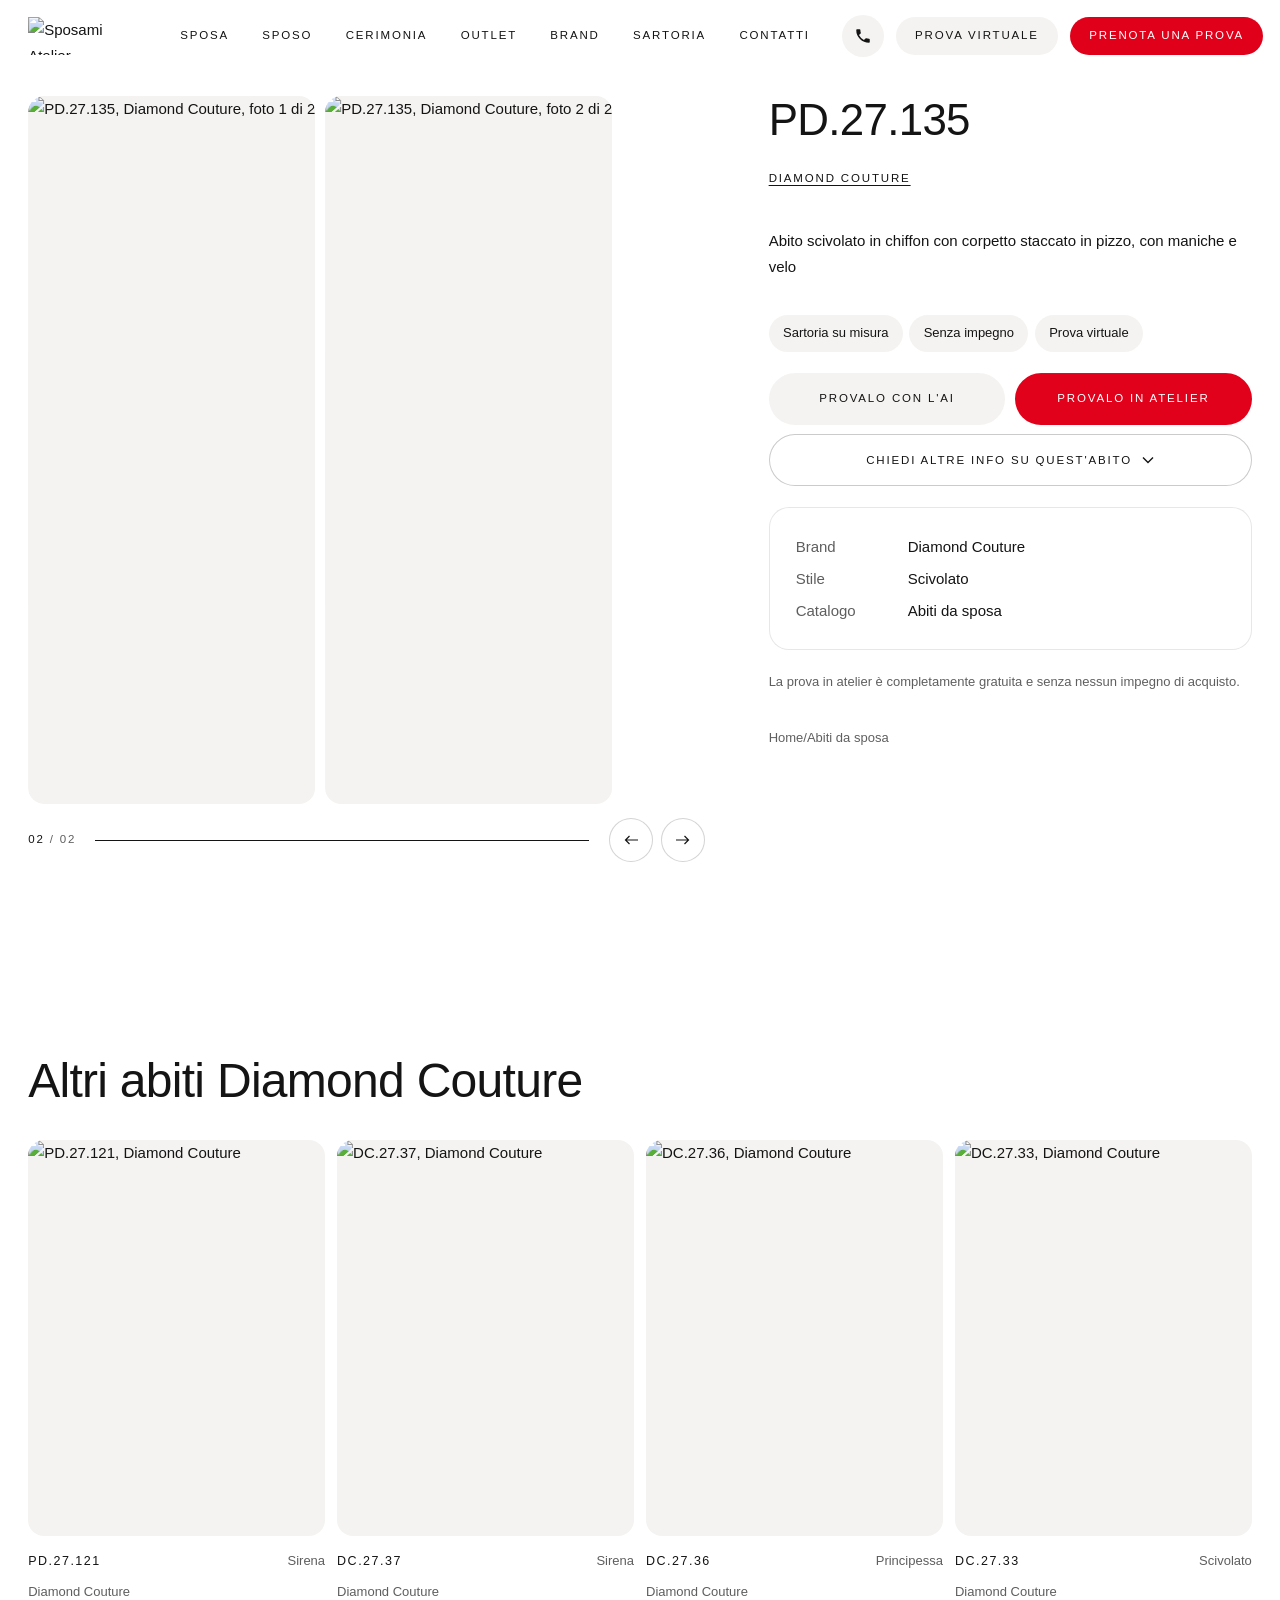
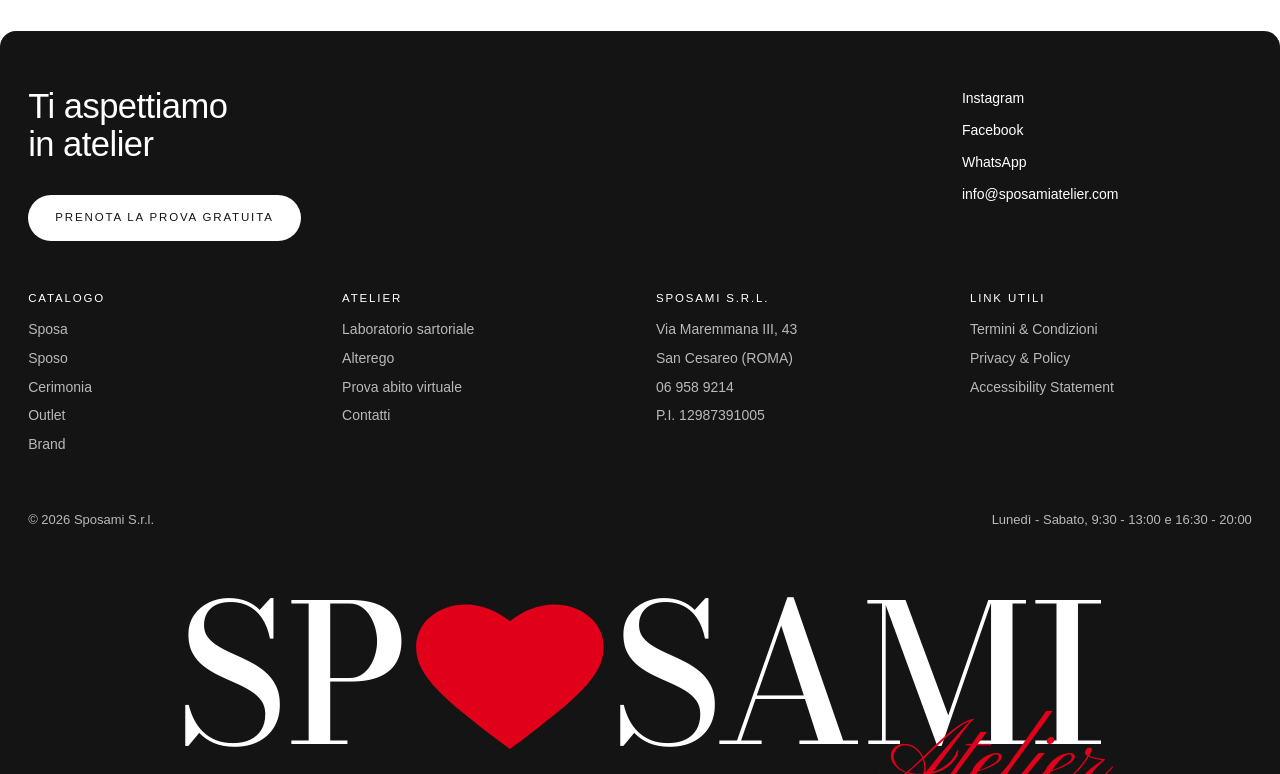
==== commit 614a3408: "Pagina del singolo brand come una maison: hero, descrizione, collezione con filtri, prova, altre mai" ====
--- a/abito.html
+++ b/abito.html
@@ -16,7 +16,7 @@
 <link rel="preconnect" href="https://fonts.googleapis.com">
 <link rel="preconnect" href="https://fonts.gstatic.com" crossorigin>
 <link href="https://fonts.googleapis.com/css2?family=Bodoni+Moda:ital,opsz,wght@0,6..96,400..600;1,6..96,400&family=Pinyon+Script&display=swap" rel="stylesheet">
-<link rel="stylesheet" href="css/style.css?v=2611261140">
+<link rel="stylesheet" href="css/style.css?v=2611261142">
 </head>
 <body data-page="dress">
 <a class="skip" href="#main">Passa al contenuto</a>
@@ -97,7 +97,7 @@
 <script src="https://cdn.jsdelivr.net/npm/gsap@3.13.0/dist/gsap.min.js" defer></script>
 <script src="https://cdn.jsdelivr.net/npm/gsap@3.13.0/dist/ScrollTrigger.min.js" defer></script>
 <script src="https://cdn.jsdelivr.net/npm/lenis@1.1.18/dist/lenis.min.js" defer></script>
-<script src="js/catalog.js?v=2611261140" defer></script>
-<script type="module" src="js/main.js?v=2611261140"></script>
+<script src="js/catalog.js?v=2611261142" defer></script>
+<script type="module" src="js/main.js?v=2611261142"></script>
 </body>
 </html>
--- a/css/style.css
+++ b/css/style.css
@@ -1268,3 +1268,43 @@
   .tabs__bar [role="tab"] { letter-spacing: .08em; padding: 0 .4rem; }
 }
 .ask-panel { padding-top: clamp(3.5rem, 6vw, 5rem); }
+
+/* =========================================================
+   v38: pagina del singolo brand
+   ========================================================= */
+.bh { position: relative; height: 100lvh; min-height: 560px; overflow: hidden; color: #fff; background: #1A1512; }
+.bh__media { position: absolute; inset: 0; }
+.bh__media img { width: 100%; height: 100%; object-fit: cover; object-position: 50% 22%; will-change: transform; }
+.bh__shade { position: absolute; inset: 0; pointer-events: none; background: linear-gradient(to bottom, rgba(0,0,0,.42), rgba(0,0,0,0) 24%), linear-gradient(to top, rgba(0,0,0,.62), rgba(0,0,0,0) 52%); }
+.bh__copy { position: absolute; left: 0; right: 0; bottom: clamp(3rem, 9vh, 6rem); display: grid; justify-items: center; gap: 1rem; padding: 0 var(--m); text-align: center; }
+.bh__kicker { margin: 0; font-size: var(--caps); font-weight: 500; letter-spacing: var(--track); text-transform: uppercase; opacity: .8; }
+.bh__title { margin: 0; padding-left: .3em; font-size: clamp(2rem, 1.2rem + 3vw, 4.2rem); font-weight: 300; letter-spacing: .3em; line-height: 1.05; text-transform: uppercase; }
+.bh__count { margin: 0; font-size: 14px; opacity: .85; }
+.bh .hero-ctas { justify-content: center; gap: 2rem; margin-top: .4rem; }
+.bh .btn { min-height: 0; padding: .45rem 0; border-radius: 0; background: none; color: #fff; box-shadow: inset 0 0 0 0 transparent, inset 0 -1px 0 rgba(255,255,255,.6); }
+.bh .btn:hover { box-shadow: inset 0 -1px 0 #fff; }
+.bm { gap: 1.6rem; }
+.bm__txt { margin: 0; max-width: 46ch; font-size: clamp(1.25rem, 1rem + .9vw, 1.8rem); font-weight: 300; line-height: 1.45; letter-spacing: -0.01em; }
+.bcoll { padding-left: var(--m); padding-right: var(--m); }
+.bcoll__head { display: flex; flex-wrap: wrap; align-items: end; justify-content: space-between; gap: 1.2rem 2rem; margin-bottom: clamp(2rem, 4vw, 3rem); }
+.bcoll__head .head { margin: 0; }
+.bcoll .grid { padding: 0; grid-template-columns: repeat(3, minmax(0, 1fr)); }
+.binv { gap: 1.1rem; }
+.binv .head { margin: 0; }
+.binv__cta { display: flex; flex-wrap: wrap; justify-content: center; gap: .6rem; margin-top: .8rem; }
+.bmore { padding-left: var(--m); padding-right: var(--m); padding-bottom: var(--gap); }
+.bmore .head { margin: 0 0 2rem; }
+.bmore__row { display: flex; gap: 12px; overflow-x: auto; scroll-snap-type: x mandatory; scrollbar-width: none; padding-bottom: .4rem; }
+.bmore__row::-webkit-scrollbar { display: none; }
+.bmore__item { flex: 0 0 clamp(180px, 20vw, 280px); scroll-snap-align: start; display: grid; gap: .8rem; color: inherit; text-decoration: none; }
+.bmore__pic { position: relative; aspect-ratio: 3 / 4; border-radius: var(--r); overflow: hidden; background: var(--surface); }
+.bmore__pic img { width: 100%; height: 100%; object-fit: cover; transition: transform 1.2s var(--ease); }
+.bmore__item:hover .bmore__pic img { transform: scale(1.04); }
+.bmore__item span { font-size: var(--caps); font-weight: 500; letter-spacing: var(--track); text-transform: uppercase; }
+@media (max-width: 1020px) { .bcoll .grid { grid-template-columns: repeat(2, minmax(0, 1fr)); } }
+@media (max-width: 760px) {
+  .bh { height: 100lvh; }
+  .bh .hero-ctas { gap: 1.4rem; }
+  .bm__txt { font-size: 1.2rem; }
+  .bmore__item { flex-basis: 62vw; }
+}
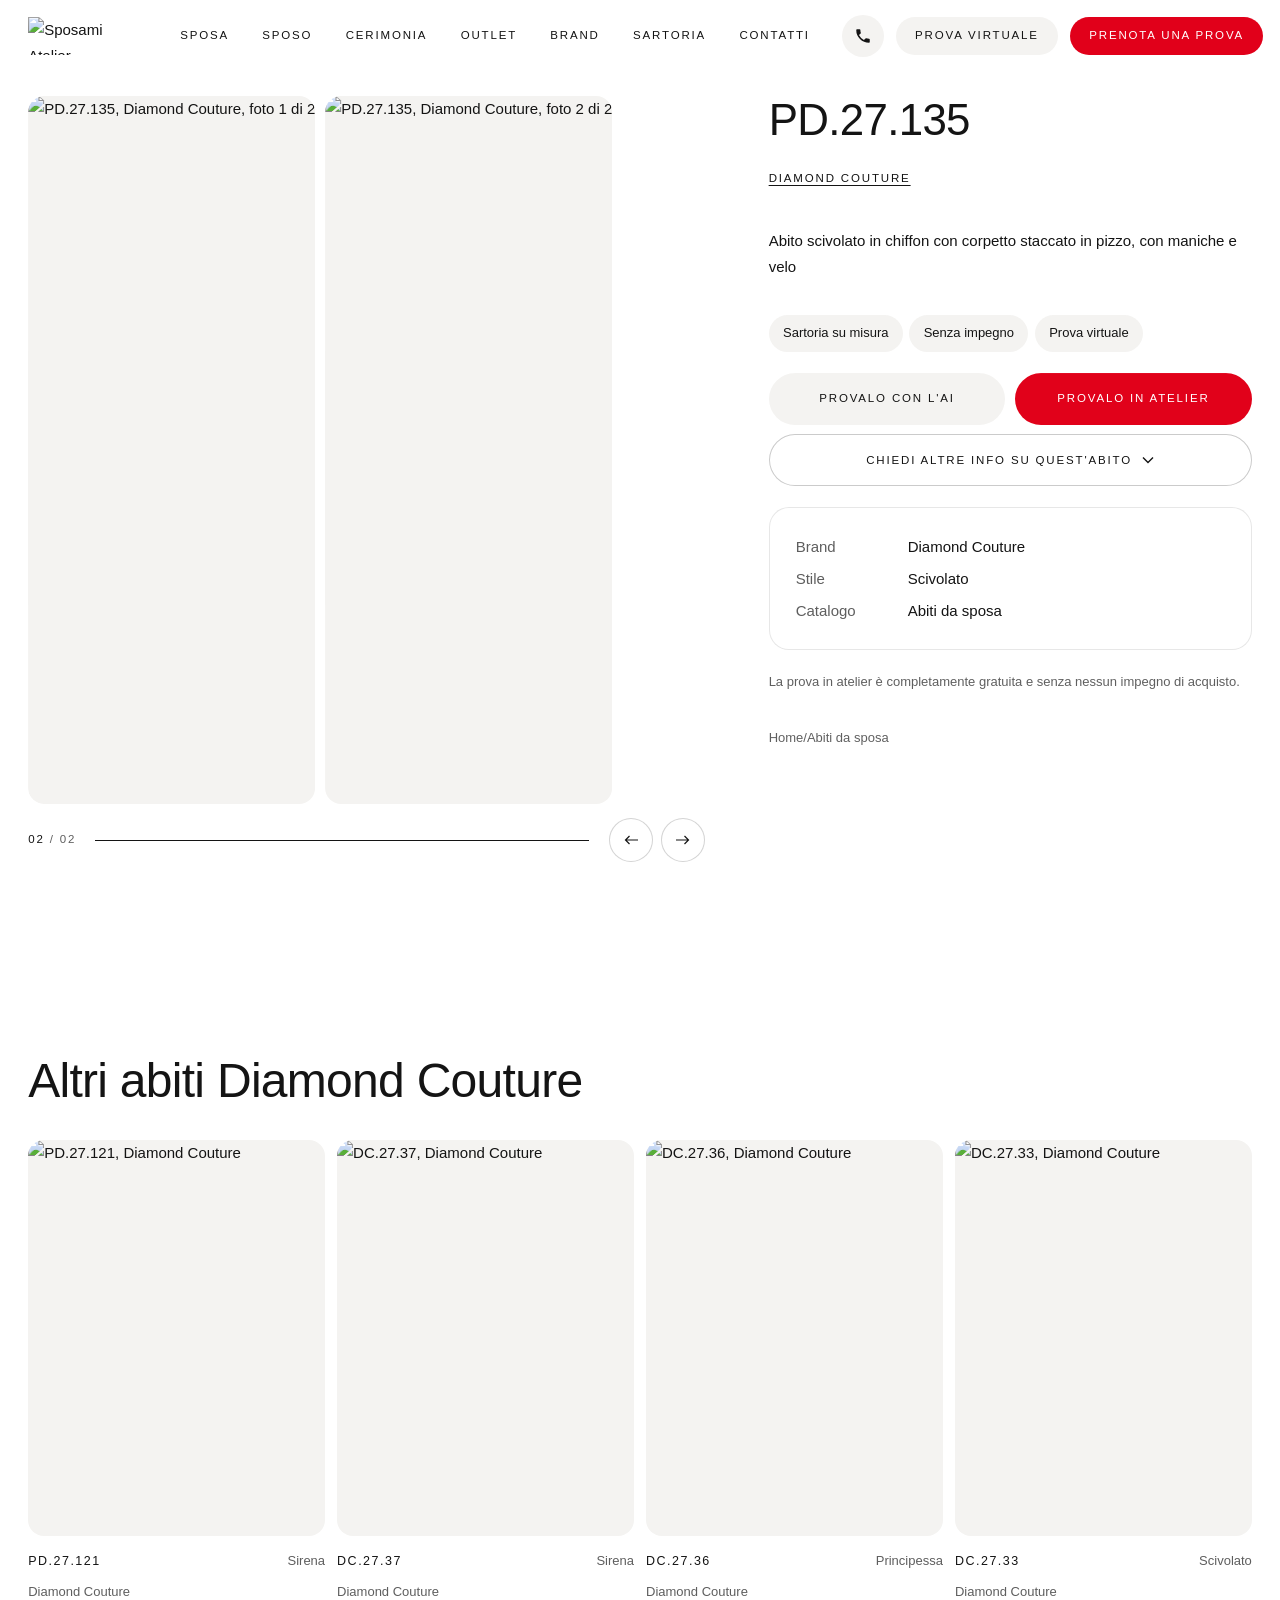
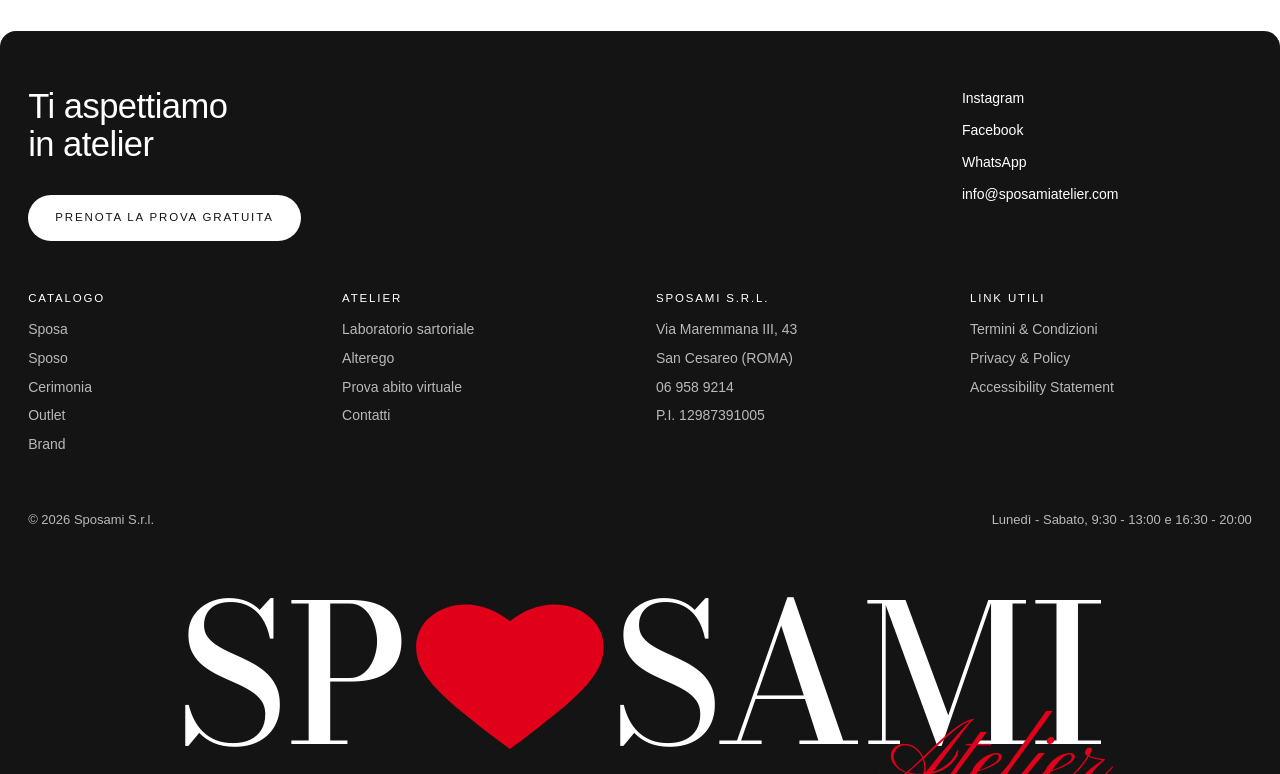
==== commit 09648c6a: "Mobile: scroll nativo e fluido, hero a tutto schermo con testi sopra la barra, Alterego a sfondo uni" ====
--- a/abito.html
+++ b/abito.html
@@ -16,7 +16,7 @@
 <link rel="preconnect" href="https://fonts.googleapis.com">
 <link rel="preconnect" href="https://fonts.gstatic.com" crossorigin>
 <link href="https://fonts.googleapis.com/css2?family=Bodoni+Moda:ital,opsz,wght@0,6..96,400..600;1,6..96,400&family=Pinyon+Script&display=swap" rel="stylesheet">
-<link rel="stylesheet" href="css/style.css?v=2611261142">
+<link rel="stylesheet" href="css/style.css?v=2611261159">
 </head>
 <body data-page="dress">
 <a class="skip" href="#main">Passa al contenuto</a>
@@ -97,7 +97,7 @@
 <script src="https://cdn.jsdelivr.net/npm/gsap@3.13.0/dist/gsap.min.js" defer></script>
 <script src="https://cdn.jsdelivr.net/npm/gsap@3.13.0/dist/ScrollTrigger.min.js" defer></script>
 <script src="https://cdn.jsdelivr.net/npm/lenis@1.1.18/dist/lenis.min.js" defer></script>
-<script src="js/catalog.js?v=2611261142" defer></script>
-<script type="module" src="js/main.js?v=2611261142"></script>
+<script src="js/catalog.js?v=2611261159" defer></script>
+<script type="module" src="js/main.js?v=2611261159"></script>
 </body>
 </html>
--- a/css/style.css
+++ b/css/style.css
@@ -1308,3 +1308,69 @@
   .bm__txt { font-size: 1.2rem; }
   .bmore__item { flex-basis: 62vw; }
 }
+
+/* =========================================================
+   v39: passata mobile
+   ========================================================= */
+/* Alterego e le altre hero 3D scure: barra trasparente e un solo sfondo */
+.has-over .h3d--dark { padding-top: 0; }
+.has-over .h3d--dark .h3d__cv { top: 0; height: 100%; }
+.rv__slide p { display: -webkit-box; -webkit-box-orient: vertical; -webkit-line-clamp: 8; overflow: hidden; }
+
+/* prova virtuale: l'abito scelto, grande */
+.chosen { display: flex; align-items: center; gap: 1rem; margin: 0 0 1.2rem; padding: .8rem; border-radius: var(--r-s); background: var(--surface); }
+.chosen__pic { flex: none; width: 64px; aspect-ratio: 4 / 5; border-radius: 8px; overflow: hidden; background: #fff; }
+.chosen__pic img { width: 100%; height: 100%; object-fit: cover; }
+.chosen:not(.is-on) .chosen__pic { display: none; }
+.chosen__k { margin: 0; font-size: var(--caps); font-weight: 500; letter-spacing: var(--track); text-transform: uppercase; color: var(--muted); }
+.chosen__n { margin: .2rem 0 0; font-size: 17px; }
+.chosen.is-on { box-shadow: inset 0 0 0 1px var(--accent); }
+
+@media (max-width: 760px) {
+  /* altezza della barra di Safari (schermo intero meno schermo visibile) + un po' di aria */
+  :root { --safe-b: calc(100lvh - 100svh + 1.75rem); --gap: clamp(64px, 17vw, 88px); }
+
+  /* hero: tutto schermo, testi sopra la barra in basso */
+  .cn, .bz { height: 100lvh; }
+  .cn__pin, .bz__pin { position: relative; height: 100lvh; }
+  .cn__copy, .bz__copy, .bh__copy { bottom: var(--safe-b); }
+  .vhero__step { bottom: calc(var(--safe-b) + .5rem); }
+  .vhero__claim, .vhero__end { bottom: var(--safe-b) !important; }
+  .h3d { height: 100lvh; min-height: 560px; }
+  .h3d__cv { position: absolute; top: var(--bar); height: calc(100% - var(--bar)); }
+  .has-over .h3d--dark .h3d__cv { top: 0; height: 100%; }
+  .h3d__copy { position: absolute; left: var(--m); right: var(--m); bottom: var(--safe-b); max-width: none; padding: 0; gap: 1rem; }
+  .h3d__title { font-size: clamp(1.9rem, 8.4vw, 2.5rem); }
+
+  /* testi sotto le hero: uno sotto l'altro, allineati a sinistra */
+  .lede { padding-top: 3.5rem; }
+  .lede__in > p:not(:first-of-type) { justify-self: start; width: auto; }
+
+  /* passaggi, "a chi ci rivolgiamo", sartoria in home e gallerie: file da scorrere, non colonne lunghissime */
+  .alt-steps__list, .gal { display: flex; overflow-x: auto; scroll-snap-type: x mandatory; scrollbar-width: none; gap: 12px; margin-left: calc(var(--m) * -1); margin-right: calc(var(--m) * -1); padding: 0 var(--m); scroll-padding: 0 var(--m); }
+  .alt-steps__list::-webkit-scrollbar, .gal::-webkit-scrollbar { display: none; }
+  .alt-step, .gal__item { flex: 0 0 72vw; scroll-snap-align: start; }
+  .alt-step__pic { aspect-ratio: 4 / 3; margin-bottom: .4rem; }
+  .gal__pic { aspect-ratio: 4 / 3; }
+  .alt-head { margin-bottom: 1.8rem; }
+  .sar-cols { row-gap: 0; }
+  .sar-col { padding: 1.1rem 0; }
+  .sar-col .ic { margin-bottom: .2rem; }
+  .sar-col .ic svg { width: 24px; height: 24px; }
+  .sar-wide { aspect-ratio: 16 / 10; }
+  .sar-home__cta { margin-top: 1.8rem; }
+  .alt-intro__logo { width: 130px; }
+
+  /* niente immagine in "Trova il tuo abito" */
+  .quiz__side { display: none; }
+
+  /* blocchi compatti */
+  .visit__card, .to-alt__card { min-height: 0; }
+  .rv__slide p { -webkit-line-clamp: 6; }
+}
+@media (max-width: 760px) {
+  .rv__intro > p.muted { font-size: 14px; line-height: 1.65; display: -webkit-box; -webkit-box-orient: vertical; -webkit-line-clamp: 3; overflow: hidden; }
+  .rv__slide p { font-size: 16px; line-height: 1.6; -webkit-line-clamp: 5; }
+}
+@media (max-width: 760px) { .drop { min-height: 12rem; } }
+@media (max-width: 760px) { #pick-brands, #bfilter { flex-wrap: nowrap; overflow-x: auto; scrollbar-width: none; margin-left: calc(var(--m) * -1); margin-right: calc(var(--m) * -1); padding: 0 var(--m) .2rem; } #pick-brands::-webkit-scrollbar, #bfilter::-webkit-scrollbar { display: none; } #pick-brands .chip, #bfilter .chip { flex: none; } }
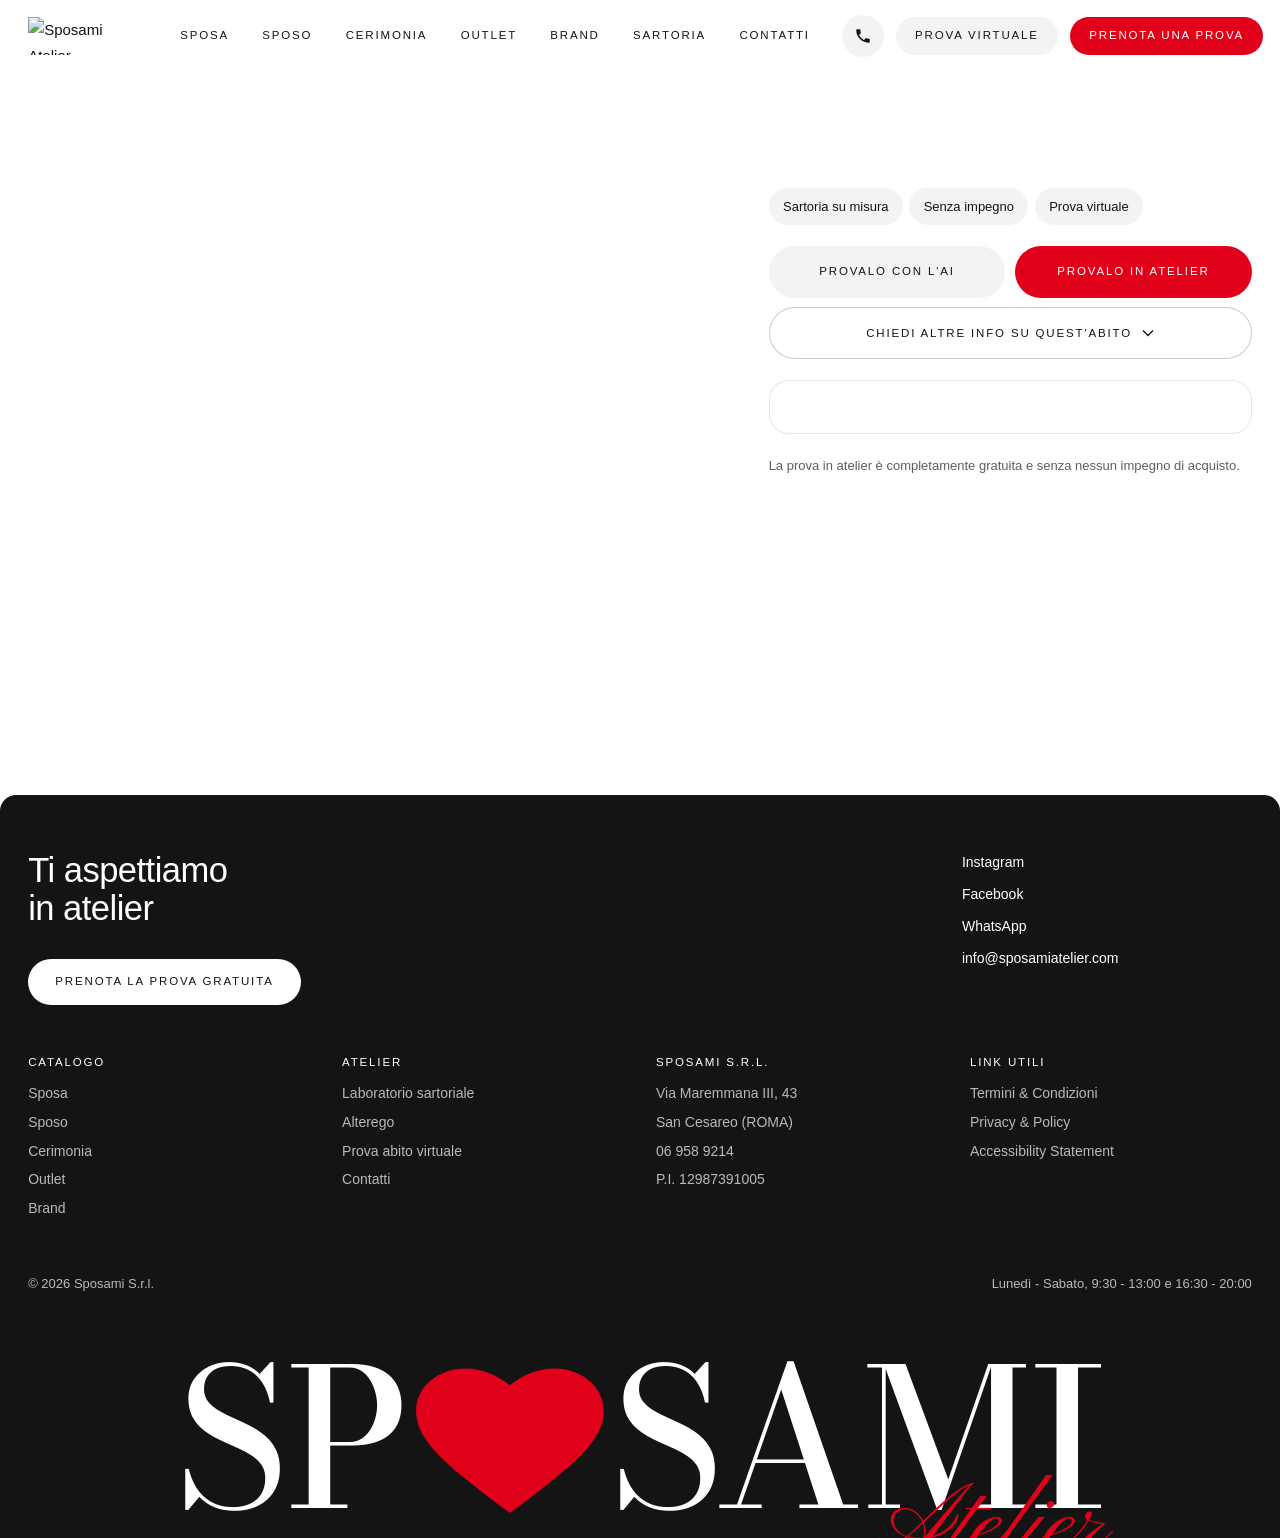
==== commit 25ada143: "Fluidità: fotogrammi leggeri su telefono, colore delle card senza calcoli allo scroll, hero cinema c" ====
--- a/abito.html
+++ b/abito.html
@@ -7,7 +7,9 @@
 <meta name="description" content="Scheda abito: dettagli, brand, stile e prova gratuita in atelier.">
 <meta name="theme-color" content="#ffffff">
 <script>document.documentElement.className='js';setTimeout(function(){if(!window.__siteReady)document.documentElement.classList.add('reduced')},3500);</script>
-<link rel="icon" href="https://static.wixstatic.com/media/961404_025a4845ff3f4721a2caca2fb32ff699~mv2.png/v1/fill/w_64,h_64,al_c,q_85,enc_auto/icon.png">
+<link rel="icon" href="assets/icon/favicon.svg" type="image/svg+xml">
+<link rel="icon" href="assets/icon/icon-32.png" sizes="32x32" type="image/png">
+<link rel="apple-touch-icon" href="assets/icon/icon-180.png">
 <link rel="preconnect" href="https://api.fontshare.com">
 <link rel="preconnect" href="https://cdn.fontshare.com" crossorigin>
 <link rel="preconnect" href="https://static.wixstatic.com" crossorigin>
@@ -16,7 +18,7 @@
 <link rel="preconnect" href="https://fonts.googleapis.com">
 <link rel="preconnect" href="https://fonts.gstatic.com" crossorigin>
 <link href="https://fonts.googleapis.com/css2?family=Bodoni+Moda:ital,opsz,wght@0,6..96,400..600;1,6..96,400&family=Pinyon+Script&display=swap" rel="stylesheet">
-<link rel="stylesheet" href="css/style.css?v=2611261159">
+<link rel="stylesheet" href="css/style.css?v=2611261518">
 </head>
 <body data-page="dress">
 <a class="skip" href="#main">Passa al contenuto</a>
@@ -97,7 +99,7 @@
 <script src="https://cdn.jsdelivr.net/npm/gsap@3.13.0/dist/gsap.min.js" defer></script>
 <script src="https://cdn.jsdelivr.net/npm/gsap@3.13.0/dist/ScrollTrigger.min.js" defer></script>
 <script src="https://cdn.jsdelivr.net/npm/lenis@1.1.18/dist/lenis.min.js" defer></script>
-<script src="js/catalog.js?v=2611261159" defer></script>
-<script type="module" src="js/main.js?v=2611261159"></script>
+<script src="js/catalog.js?v=2611261518" defer></script>
+<script type="module" src="js/main.js?v=2611261518"></script>
 </body>
 </html>
--- a/css/style.css
+++ b/css/style.css
@@ -619,6 +619,10 @@
 .vhero__still { object-fit: cover; object-position: 50% 45%; }
 .vhero--live .vhero__still { visibility: hidden; }
 .vhero__canvas { display: block; }
+.vhero--sticky { height: 280lvh; }
+.vhero--sticky .vhero__stage { position: sticky; top: 0; height: 100lvh; }
+.vhero__video { position: absolute; inset: 0; width: 100%; height: 100%; object-fit: cover; visibility: hidden; }
+.vhero--live .vhero__video { visibility: visible; }
 .vhero__shade {
   position: absolute; inset: 0; pointer-events: none;
   background:
@@ -1333,6 +1337,10 @@
   /* hero: tutto schermo, testi sopra la barra in basso */
   .cn, .bz { height: 100lvh; }
   .cn__pin, .bz__pin { position: relative; height: 100lvh; }
+  .bz--animated { height: 200lvh; }
+  .bz--animated .bz__pin { position: sticky; top: 0; }
+  body[data-page="home"] .bar--over,
+  body:has(.bz--animated) .bar--over { position: fixed; }
   .cn__copy, .bz__copy, .bh__copy { bottom: var(--safe-b); }
   .vhero__step { bottom: calc(var(--safe-b) + .5rem); }
   .vhero__claim, .vhero__end { bottom: var(--safe-b) !important; }
@@ -1374,3 +1382,22 @@
 }
 @media (max-width: 760px) { .drop { min-height: 12rem; } }
 @media (max-width: 760px) { #pick-brands, #bfilter { flex-wrap: nowrap; overflow-x: auto; scrollbar-width: none; margin-left: calc(var(--m) * -1); margin-right: calc(var(--m) * -1); padding: 0 var(--m) .2rem; } #pick-brands::-webkit-scrollbar, #bfilter::-webkit-scrollbar { display: none; } #pick-brands .chip, #bfilter .chip { flex: none; } }
+
+/* =========================================================
+   v40: fluidità
+   ========================================================= */
+/* card: il colore arriva con una transizione, una volta sola */
+.card .card__pic img { transition: opacity .7s var(--ease), transform .9s var(--ease), filter 1.2s var(--ease); }
+.card.is-grey .card__pic img { filter: grayscale(1) brightness(1.07); }
+/* cinema: la foto si muove con transform, l'oscuramento finale è un livello con opacità */
+.cn__img { will-change: transform; }
+.cn__dim { position: absolute; inset: 0; background: rgba(0,0,0,.5); opacity: 0; pointer-events: none; }
+/* niente sfocatura dietro i pulsanti: costa a ogni fotogramma di scroll */
+.bar--over .bar__icon, .bar--over .btn--soft, .bar--over .bar__menu, .gl__btn { -webkit-backdrop-filter: none; backdrop-filter: none; }
+.bar--over .btn--soft, .bar--over .bar__menu { background: rgba(20,20,20,.3); }
+.gl__btn { background: rgba(20,20,20,.25); }
+@media (max-width: 760px) {
+  .cn--sticky { height: 200lvh; }
+  .cn--sticky .cn__pin { position: sticky; top: 0; height: 100lvh; }
+  body:has(.cn--sticky) .bar--over { position: fixed; }
+}
